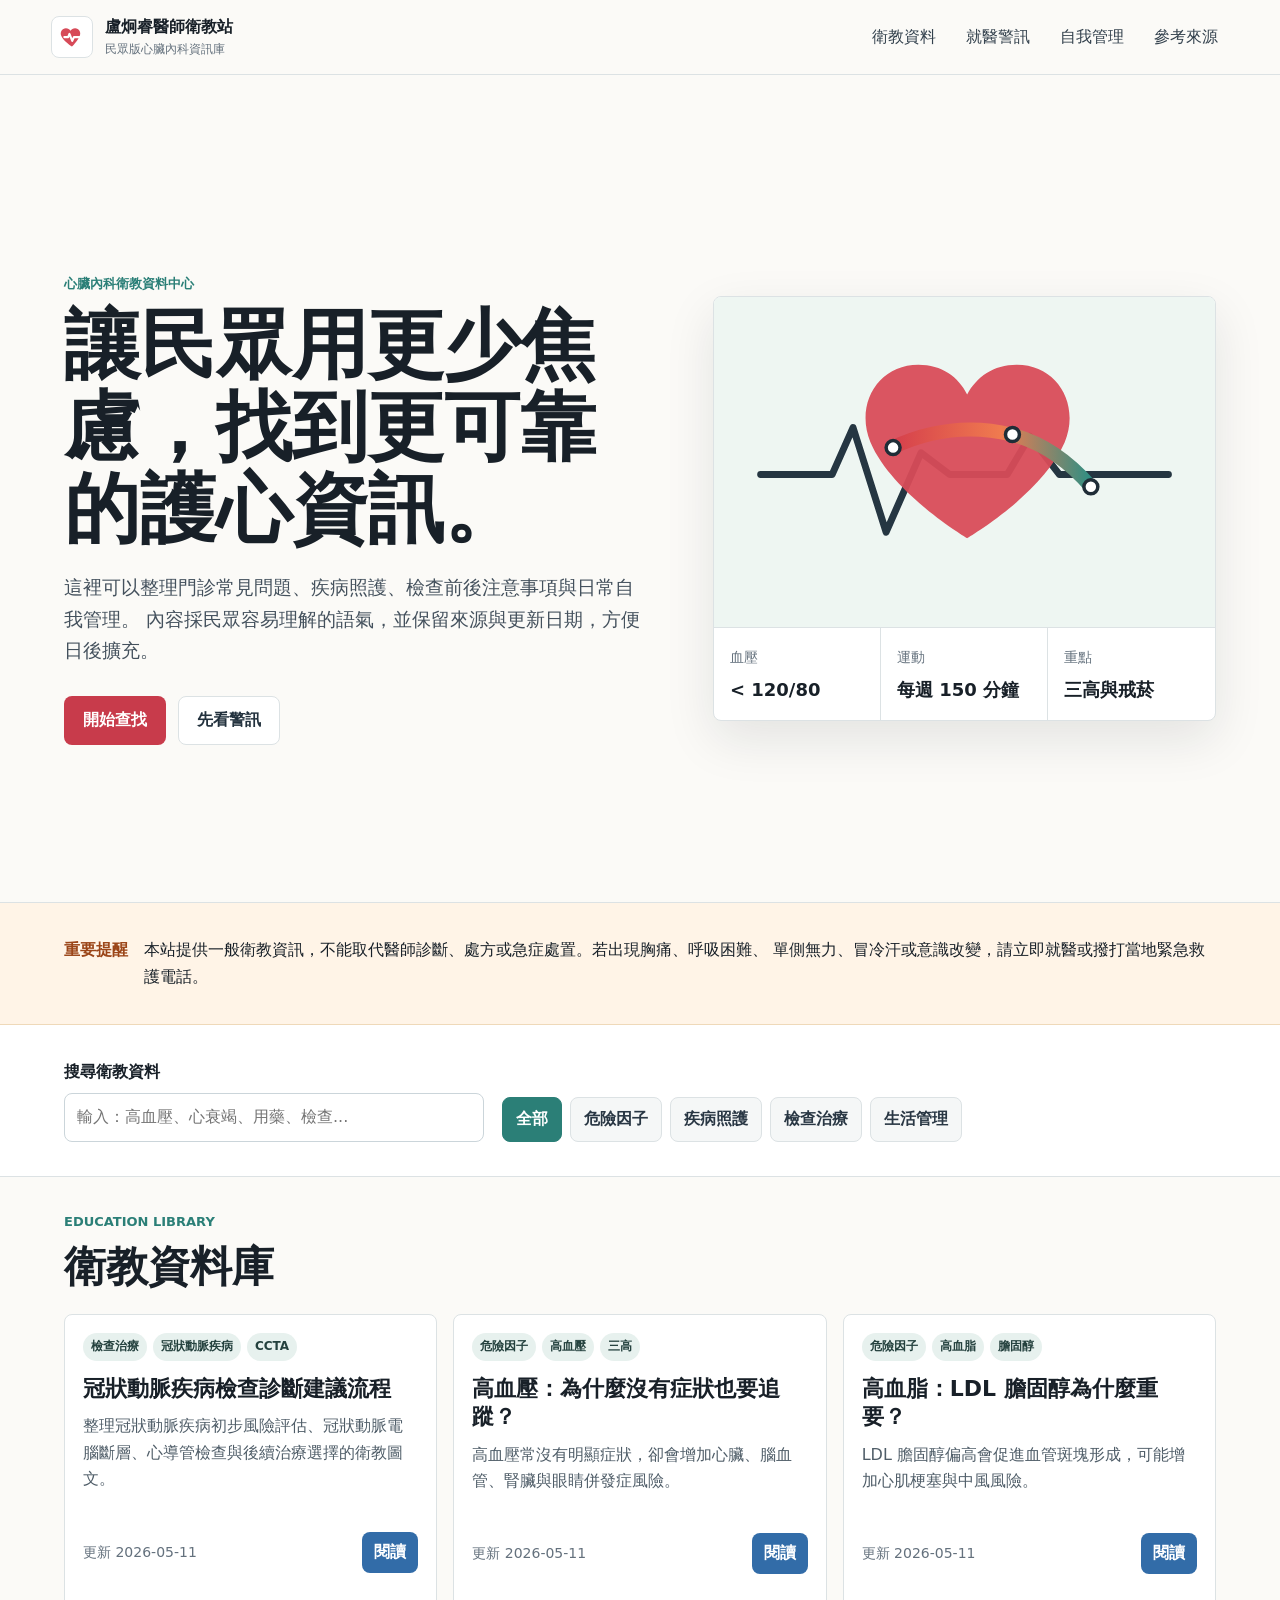
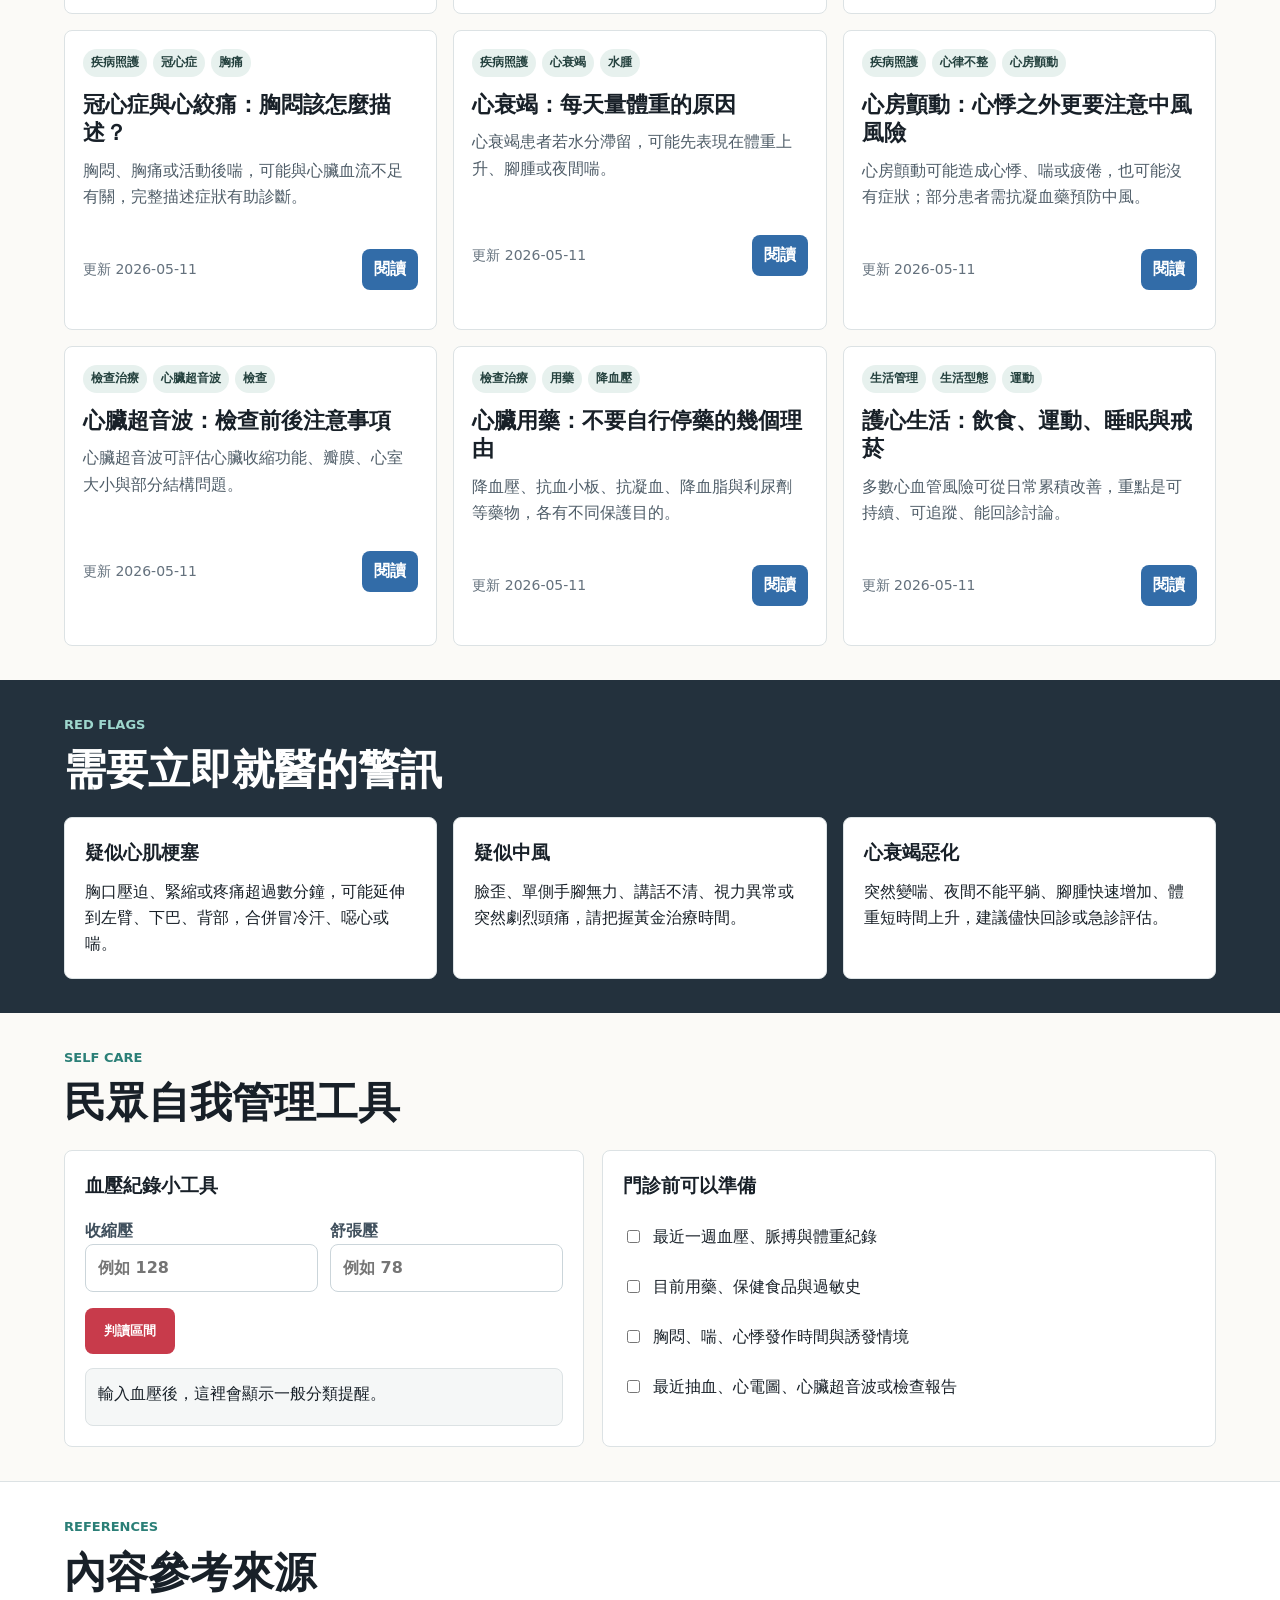
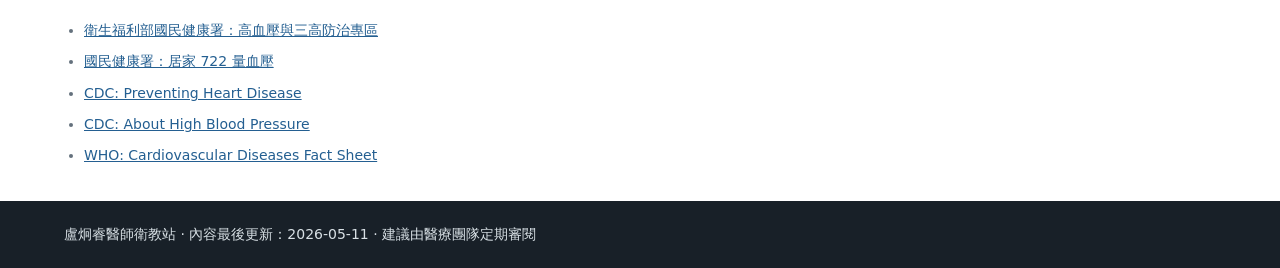
==== index.html @ 083db7b9 "Publish cardiology education site" ====
<!doctype html>
<html lang="zh-Hant">
  <head>
    <meta charset="utf-8">
    <meta name="viewport" content="width=device-width, initial-scale=1">
    <title>盧炯睿醫師衛教站</title>
    <meta
      name="description"
      content="心臟內科衛教資訊網站，提供高血壓、高血脂、冠心症、心衰竭、心律不整、用藥與生活照護資訊。"
    >
    <meta name="theme-color" content="#c83b4b">
    <meta property="og:title" content="盧炯睿醫師衛教站">
    <meta
      property="og:description"
      content="民眾版心臟內科衛教資訊庫，提供疾病照護、檢查治療、三高管理與護心生活資訊。"
    >
    <meta property="og:type" content="website">
    <link rel="stylesheet" href="styles.css">
  </head>
  <body>
    <header class="site-header">
      <a class="brand" href="#top" aria-label="回到首頁">
        <span class="brand-mark" aria-hidden="true">
          <svg viewBox="0 0 32 32" role="img">
            <path d="M16 27s-9.5-5.8-12.2-12.1C1.9 10.5 4.6 6 9.1 6c2.3 0 4.1 1.2 5.2 2.9C15.4 7.2 17.2 6 19.5 6c4.5 0 7.2 4.5 5.3 8.9C22.1 21.2 16 27 16 27Z"/>
            <path d="M7.2 16.1h4.4l1.5-3.7 3.2 8.1 1.9-4.4h6.5"/>
          </svg>
        </span>
        <span>
          <strong>盧炯睿醫師衛教站</strong>
          <small>民眾版心臟內科資訊庫</small>
        </span>
      </a>
      <nav class="top-nav" aria-label="主要導覽">
        <a href="#library">衛教資料</a>
        <a href="#warning">就醫警訊</a>
        <a href="#tools">自我管理</a>
        <a href="#sources">參考來源</a>
      </nav>
    </header>

    <main id="top">
      <section class="intro">
        <div class="intro-copy">
          <p class="eyebrow">心臟內科衛教資料中心</p>
          <h1>讓民眾用更少焦慮，找到更可靠的護心資訊。</h1>
          <p>
            這裡可以整理門診常見問題、疾病照護、檢查前後注意事項與日常自我管理。
            內容採民眾容易理解的語氣，並保留來源與更新日期，方便日後擴充。
          </p>
          <div class="intro-actions">
            <a class="primary-action" href="#library">開始查找</a>
            <a class="secondary-action" href="#warning">先看警訊</a>
          </div>
        </div>
        <div class="heart-panel" aria-label="心血管健康重點圖示">
          <div class="heart-visual" aria-hidden="true">
            <svg viewBox="0 0 520 320">
              <defs>
                <linearGradient id="artery" x1="0" x2="1">
                  <stop offset="0" stop-color="#d53f4c"/>
                  <stop offset="0.55" stop-color="#f07b4f"/>
                  <stop offset="1" stop-color="#2f8f83"/>
                </linearGradient>
              </defs>
              <path class="ecg-line" d="M26 174h82l24-54 38 120 40-91 33 25h66l26-44 34 44h125"/>
              <path class="heart-shape" d="M263 247s-86-51-111-110c-18-44 9-89 55-89 27 0 46 14 56 34 11-20 30-34 57-34 46 0 73 45 55 89-25 59-112 110-112 110Z"/>
              <path class="vessel" d="M177 143c45-21 91-26 137-15 38 10 66 31 91 60"/>
              <circle cx="178" cy="143" r="8"/>
              <circle cx="315" cy="128" r="8"/>
              <circle cx="405" cy="188" r="8"/>
            </svg>
          </div>
          <div class="vitals">
            <div>
              <span>血壓</span>
              <strong>&lt; 120/80</strong>
            </div>
            <div>
              <span>運動</span>
              <strong>每週 150 分鐘</strong>
            </div>
            <div>
              <span>重點</span>
              <strong>三高與戒菸</strong>
            </div>
          </div>
        </div>
      </section>

      <section class="notice" aria-label="醫療提醒">
        <strong>重要提醒</strong>
        <p>
          本站提供一般衛教資訊，不能取代醫師診斷、處方或急症處置。若出現胸痛、呼吸困難、
          單側無力、冒冷汗或意識改變，請立即就醫或撥打當地緊急救護電話。
        </p>
      </section>

      <section class="toolbar" aria-label="搜尋和分類">
        <label class="search-box">
          <span>搜尋衛教資料</span>
          <input id="searchInput" type="search" placeholder="輸入：高血壓、心衰竭、用藥、檢查..." autocomplete="off">
        </label>
        <div class="filters" aria-label="分類篩選">
          <button class="filter is-active" type="button" data-filter="all">全部</button>
          <button class="filter" type="button" data-filter="risk">危險因子</button>
          <button class="filter" type="button" data-filter="disease">疾病照護</button>
          <button class="filter" type="button" data-filter="exam">檢查治療</button>
          <button class="filter" type="button" data-filter="life">生活管理</button>
        </div>
      </section>

      <section id="library" class="content-section">
        <div class="section-heading">
          <p class="eyebrow">Education Library</p>
          <h2>衛教資料庫</h2>
        </div>
        <div id="articleGrid" class="article-grid" aria-live="polite"></div>
        <p id="emptyState" class="empty-state" hidden>找不到符合條件的資料。可以換個關鍵字，或新增一篇衛教文章。</p>
      </section>

      <section id="warning" class="warning-band">
        <div class="section-heading">
          <p class="eyebrow">Red Flags</p>
          <h2>需要立即就醫的警訊</h2>
        </div>
        <div class="warning-grid">
          <article>
            <h3>疑似心肌梗塞</h3>
            <p>胸口壓迫、緊縮或疼痛超過數分鐘，可能延伸到左臂、下巴、背部，合併冒冷汗、噁心或喘。</p>
          </article>
          <article>
            <h3>疑似中風</h3>
            <p>臉歪、單側手腳無力、講話不清、視力異常或突然劇烈頭痛，請把握黃金治療時間。</p>
          </article>
          <article>
            <h3>心衰竭惡化</h3>
            <p>突然變喘、夜間不能平躺、腳腫快速增加、體重短時間上升，建議儘快回診或急診評估。</p>
          </article>
        </div>
      </section>

      <section id="tools" class="content-section">
        <div class="section-heading">
          <p class="eyebrow">Self Care</p>
          <h2>民眾自我管理工具</h2>
        </div>
        <div class="tools-layout">
          <form class="bp-card" id="bpForm">
            <h3>血壓紀錄小工具</h3>
            <div class="bp-inputs">
              <label>
                收縮壓
                <input id="systolic" type="number" inputmode="numeric" min="60" max="260" placeholder="例如 128">
              </label>
              <label>
                舒張壓
                <input id="diastolic" type="number" inputmode="numeric" min="30" max="160" placeholder="例如 78">
              </label>
            </div>
            <button type="submit">判讀區間</button>
            <output id="bpResult">輸入血壓後，這裡會顯示一般分類提醒。</output>
          </form>
          <div class="checklist">
            <h3>門診前可以準備</h3>
            <label><input type="checkbox"> 最近一週血壓、脈搏與體重紀錄</label>
            <label><input type="checkbox"> 目前用藥、保健食品與過敏史</label>
            <label><input type="checkbox"> 胸悶、喘、心悸發作時間與誘發情境</label>
            <label><input type="checkbox"> 最近抽血、心電圖、心臟超音波或檢查報告</label>
          </div>
        </div>
      </section>

      <section id="sources" class="sources">
        <div class="section-heading">
          <p class="eyebrow">References</p>
          <h2>內容參考來源</h2>
        </div>
        <ul>
          <li><a href="https://www.hpa.gov.tw/Pages/List.aspx?nodeid=1463" target="_blank" rel="noreferrer">衛生福利部國民健康署：高血壓與三高防治專區</a></li>
          <li><a href="https://www.hpa.gov.tw/Pages/Detail.aspx?nodeid=4878&pid=18903" target="_blank" rel="noreferrer">國民健康署：居家 722 量血壓</a></li>
          <li><a href="https://www.cdc.gov/heart-disease/prevention/index.html" target="_blank" rel="noreferrer">CDC: Preventing Heart Disease</a></li>
          <li><a href="https://www.cdc.gov/high-blood-pressure/about/index.html" target="_blank" rel="noreferrer">CDC: About High Blood Pressure</a></li>
          <li><a href="https://www.who.int/westernpacific/newsroom/fact-sheets/detail/cardiovascular-diseases-%28cvds%29" target="_blank" rel="noreferrer">WHO: Cardiovascular Diseases Fact Sheet</a></li>
        </ul>
      </section>
    </main>

    <dialog id="articleDialog">
      <button class="close-dialog" type="button" aria-label="關閉">×</button>
      <article id="articleDetail"></article>
    </dialog>

    <footer>
      <p>盧炯睿醫師衛教站 · 內容最後更新：2026-05-11 · 建議由醫療團隊定期審閱</p>
    </footer>

    <script src="app.js"></script>
  </body>
</html>
---- styles.css ----
:root {
  color-scheme: light;
  --ink: #182028;
  --muted: #64717d;
  --paper: #fbfaf7;
  --panel: #ffffff;
  --line: #dce2e4;
  --red: #c83b4b;
  --coral: #e76f51;
  --teal: #2b7f77;
  --blue: #326ca8;
  --green: #3e8f63;
  --shadow: 0 18px 50px rgba(24, 32, 40, 0.1);
  font-family: "Noto Sans TC", "PingFang TC", "Microsoft JhengHei", system-ui, sans-serif;
}

* {
  box-sizing: border-box;
}

html {
  scroll-behavior: smooth;
}

body {
  margin: 0;
  background: var(--paper);
  color: var(--ink);
  font-size: 16px;
  line-height: 1.65;
}

a {
  color: inherit;
}

.site-header {
  position: sticky;
  top: 0;
  z-index: 10;
  display: flex;
  align-items: center;
  justify-content: space-between;
  gap: 24px;
  padding: 14px clamp(18px, 4vw, 56px);
  background: rgba(251, 250, 247, 0.94);
  border-bottom: 1px solid var(--line);
  backdrop-filter: blur(16px);
}

.brand {
  display: flex;
  align-items: center;
  gap: 12px;
  min-width: 220px;
  text-decoration: none;
}

.brand-mark {
  display: grid;
  width: 42px;
  height: 42px;
  place-items: center;
  border-radius: 8px;
  background: #ffffff;
  border: 1px solid var(--line);
}

.brand-mark svg {
  width: 28px;
  height: 28px;
  fill: #d74a58;
}

.brand-mark path + path {
  fill: none;
  stroke: #ffffff;
  stroke-width: 2.4;
  stroke-linecap: round;
  stroke-linejoin: round;
}

.brand strong,
.brand small {
  display: block;
}

.brand small {
  color: var(--muted);
  font-size: 12px;
}

.top-nav {
  display: flex;
  flex-wrap: wrap;
  justify-content: flex-end;
  gap: 8px;
}

.top-nav a {
  min-height: 36px;
  padding: 7px 11px;
  color: #33414d;
  text-decoration: none;
  border-radius: 8px;
}

.top-nav a:hover,
.top-nav a:focus-visible {
  background: #eef4f3;
  outline: none;
}

main {
  overflow: hidden;
}

.intro {
  display: grid;
  grid-template-columns: minmax(0, 1fr) minmax(320px, 0.86fr);
  align-items: center;
  gap: clamp(28px, 5vw, 72px);
  min-height: calc(100vh - 72px);
  padding: clamp(34px, 7vw, 82px) clamp(18px, 5vw, 72px) 42px;
  border-bottom: 1px solid var(--line);
}

.intro-copy {
  max-width: 760px;
}

.eyebrow {
  margin: 0 0 10px;
  color: var(--teal);
  font-size: 13px;
  font-weight: 800;
  letter-spacing: 0;
  text-transform: uppercase;
}

h1,
h2,
h3,
p {
  overflow-wrap: anywhere;
}

h1 {
  margin: 0;
  font-size: clamp(42px, 8vw, 76px);
  line-height: 1.08;
  letter-spacing: 0;
}

.intro-copy > p:not(.eyebrow) {
  max-width: 650px;
  margin: 22px 0 0;
  color: #44515d;
  font-size: 19px;
}

.intro-actions {
  display: flex;
  flex-wrap: wrap;
  gap: 12px;
  margin-top: 30px;
}

.primary-action,
.secondary-action,
.bp-card button {
  display: inline-flex;
  align-items: center;
  justify-content: center;
  min-height: 46px;
  padding: 10px 18px;
  border: 1px solid transparent;
  border-radius: 8px;
  font-weight: 800;
  text-decoration: none;
  cursor: pointer;
}

.primary-action,
.bp-card button {
  background: var(--red);
  color: #ffffff;
}

.secondary-action {
  background: #ffffff;
  border-color: var(--line);
  color: #22313d;
}

.heart-panel {
  background: #ffffff;
  border: 1px solid var(--line);
  border-radius: 8px;
  box-shadow: var(--shadow);
  overflow: hidden;
}

.heart-visual {
  display: grid;
  min-height: 330px;
  place-items: center;
  padding: 24px;
  background: #eef6f2;
}

.heart-visual svg {
  width: min(100%, 520px);
  height: auto;
}

.heart-shape {
  fill: #d94c59;
  opacity: 0.94;
}

.ecg-line {
  fill: none;
  stroke: #253642;
  stroke-width: 8;
  stroke-linecap: round;
  stroke-linejoin: round;
}

.vessel {
  fill: none;
  stroke: url(#artery);
  stroke-width: 16;
  stroke-linecap: round;
}

.heart-visual circle {
  fill: #ffffff;
  stroke: #1f2d37;
  stroke-width: 4;
}

.vitals {
  display: grid;
  grid-template-columns: repeat(3, 1fr);
  border-top: 1px solid var(--line);
}

.vitals div {
  min-width: 0;
  padding: 16px;
  border-right: 1px solid var(--line);
}

.vitals div:last-child {
  border-right: 0;
}

.vitals span,
.card-meta,
.sources li,
footer {
  color: var(--muted);
  font-size: 14px;
}

.vitals strong {
  display: block;
  margin-top: 4px;
  font-size: 18px;
}

.notice,
.toolbar,
.content-section,
.warning-band,
.sources {
  padding: 34px clamp(18px, 5vw, 72px);
}

.notice {
  display: flex;
  gap: 16px;
  align-items: flex-start;
  background: #fff4e7;
  border-bottom: 1px solid #efd9b9;
}

.notice strong {
  flex: 0 0 auto;
  color: #9b4518;
}

.notice p {
  max-width: 1120px;
  margin: 0;
}

.toolbar {
  display: grid;
  grid-template-columns: minmax(240px, 420px) 1fr;
  gap: 18px;
  align-items: end;
  background: #ffffff;
  border-bottom: 1px solid var(--line);
}

.search-box span {
  display: block;
  margin-bottom: 8px;
  font-weight: 800;
}

input[type="search"],
input[type="number"] {
  width: 100%;
  min-height: 46px;
  padding: 10px 12px;
  color: var(--ink);
  background: #ffffff;
  border: 1px solid #cbd5da;
  border-radius: 8px;
  font: inherit;
}

.filters {
  display: flex;
  flex-wrap: wrap;
  gap: 8px;
}

.filter {
  min-height: 40px;
  padding: 8px 13px;
  color: #293744;
  background: #f5f7f7;
  border: 1px solid var(--line);
  border-radius: 8px;
  font: inherit;
  font-weight: 800;
  cursor: pointer;
}

.filter.is-active {
  color: #ffffff;
  background: var(--teal);
  border-color: var(--teal);
}

.section-heading {
  max-width: 920px;
  margin-bottom: 22px;
}

h2 {
  margin: 0;
  font-size: clamp(28px, 4vw, 42px);
  line-height: 1.18;
}

.article-grid {
  display: grid;
  grid-template-columns: repeat(3, minmax(0, 1fr));
  gap: 16px;
}

.article-card,
.warning-grid article,
.bp-card,
.checklist {
  background: var(--panel);
  border: 1px solid var(--line);
  border-radius: 8px;
}

.article-card {
  display: grid;
  grid-template-rows: auto 1fr auto;
  min-height: 300px;
  padding: 18px;
}

.tag-row {
  display: flex;
  flex-wrap: wrap;
  gap: 6px;
  margin-bottom: 14px;
}

.tag {
  padding: 4px 8px;
  color: #24413e;
  background: #e7f1ee;
  border-radius: 999px;
  font-size: 12px;
  font-weight: 800;
}

.article-card h3 {
  margin: 0 0 10px;
  font-size: 22px;
  line-height: 1.3;
}

.article-card p {
  margin: 0;
  color: #4f5d68;
}

.card-footer {
  display: flex;
  align-items: center;
  justify-content: space-between;
  gap: 12px;
  margin-top: 18px;
}

.open-article {
  min-height: 38px;
  padding: 7px 12px;
  color: #ffffff;
  background: var(--blue);
  border: 0;
  border-radius: 8px;
  font: inherit;
  font-weight: 800;
  cursor: pointer;
}

.empty-state {
  padding: 22px;
  background: #ffffff;
  border: 1px dashed #b8c4ca;
  border-radius: 8px;
}

.warning-band {
  background: #23313d;
  color: #ffffff;
}

.warning-band .eyebrow {
  color: #9ed7ce;
}

.warning-grid {
  display: grid;
  grid-template-columns: repeat(3, minmax(0, 1fr));
  gap: 16px;
}

.warning-grid article {
  padding: 20px;
  color: var(--ink);
}

.warning-grid h3,
.tools-layout h3 {
  margin: 0 0 10px;
}

.warning-grid p,
.sources ul {
  margin: 0;
}

.tools-layout {
  display: grid;
  grid-template-columns: minmax(280px, 520px) 1fr;
  gap: 18px;
}

.bp-card,
.checklist {
  padding: 20px;
}

.bp-inputs {
  display: grid;
  grid-template-columns: 1fr 1fr;
  gap: 12px;
  margin: 16px 0;
}

.bp-inputs label {
  color: #40505d;
  font-weight: 800;
}

.bp-card output {
  display: block;
  min-height: 58px;
  margin-top: 14px;
  padding: 12px;
  background: #f5f7f7;
  border: 1px solid var(--line);
  border-radius: 8px;
}

.checklist {
  display: grid;
  align-content: start;
  gap: 12px;
}

.checklist label {
  display: flex;
  gap: 10px;
  align-items: flex-start;
  min-height: 38px;
}

.checklist input {
  margin-top: 6px;
  accent-color: var(--teal);
}

.sources {
  background: #ffffff;
  border-top: 1px solid var(--line);
}

.sources ul {
  display: grid;
  gap: 8px;
  padding-left: 20px;
}

.sources a {
  color: #245f91;
}

dialog {
  width: min(1120px, calc(100% - 28px));
  max-height: min(820px, calc(100% - 28px));
  padding: 0;
  border: 1px solid var(--line);
  border-radius: 8px;
  box-shadow: var(--shadow);
}

dialog::backdrop {
  background: rgba(17, 24, 31, 0.55);
}

.close-dialog {
  position: sticky;
  top: 0;
  float: right;
  width: 42px;
  height: 42px;
  margin: 10px;
  color: #ffffff;
  background: #253642;
  border: 0;
  border-radius: 8px;
  font-size: 28px;
  line-height: 1;
  cursor: pointer;
}

#articleDetail {
  padding: 28px;
}

#articleDetail h2 {
  padding-right: 46px;
}

#articleDetail ul {
  padding-left: 22px;
}

.article-images {
  display: grid;
  gap: 14px;
  margin: 18px 0 22px;
}

.article-images figure {
  margin: 0;
  overflow: hidden;
  background: #ffffff;
  border: 1px solid var(--line);
  border-radius: 8px;
}

.article-images img {
  display: block;
  width: 100%;
  height: auto;
}

.article-images figcaption {
  padding: 9px 12px;
  color: var(--muted);
  font-size: 14px;
}

footer {
  padding: 22px clamp(18px, 5vw, 72px);
  background: #182028;
  color: #d8e0e5;
}

footer p {
  margin: 0;
}

@media (max-width: 980px) {
  .site-header,
  .toolbar,
  .intro,
  .tools-layout {
    grid-template-columns: 1fr;
  }

  .site-header {
    position: static;
    display: grid;
  }

  .top-nav {
    justify-content: flex-start;
  }

  .intro {
    min-height: auto;
  }

  .article-grid,
  .warning-grid {
    grid-template-columns: repeat(2, minmax(0, 1fr));
  }
}

@media (max-width: 640px) {
  body {
    font-size: 15px;
  }

  .brand {
    min-width: 0;
  }

  .top-nav a {
    padding-inline: 9px;
  }

  h1 {
    font-size: 38px;
  }

  .heart-visual {
    min-height: 230px;
    padding: 14px;
  }

  .vitals,
  .article-grid,
  .warning-grid,
  .bp-inputs {
    grid-template-columns: 1fr;
  }

  .vitals div {
    border-right: 0;
    border-bottom: 1px solid var(--line);
  }

  .vitals div:last-child {
    border-bottom: 0;
  }

  .notice {
    display: block;
  }

  .notice strong {
    display: block;
    margin-bottom: 6px;
  }

  .article-card {
    min-height: auto;
  }
}
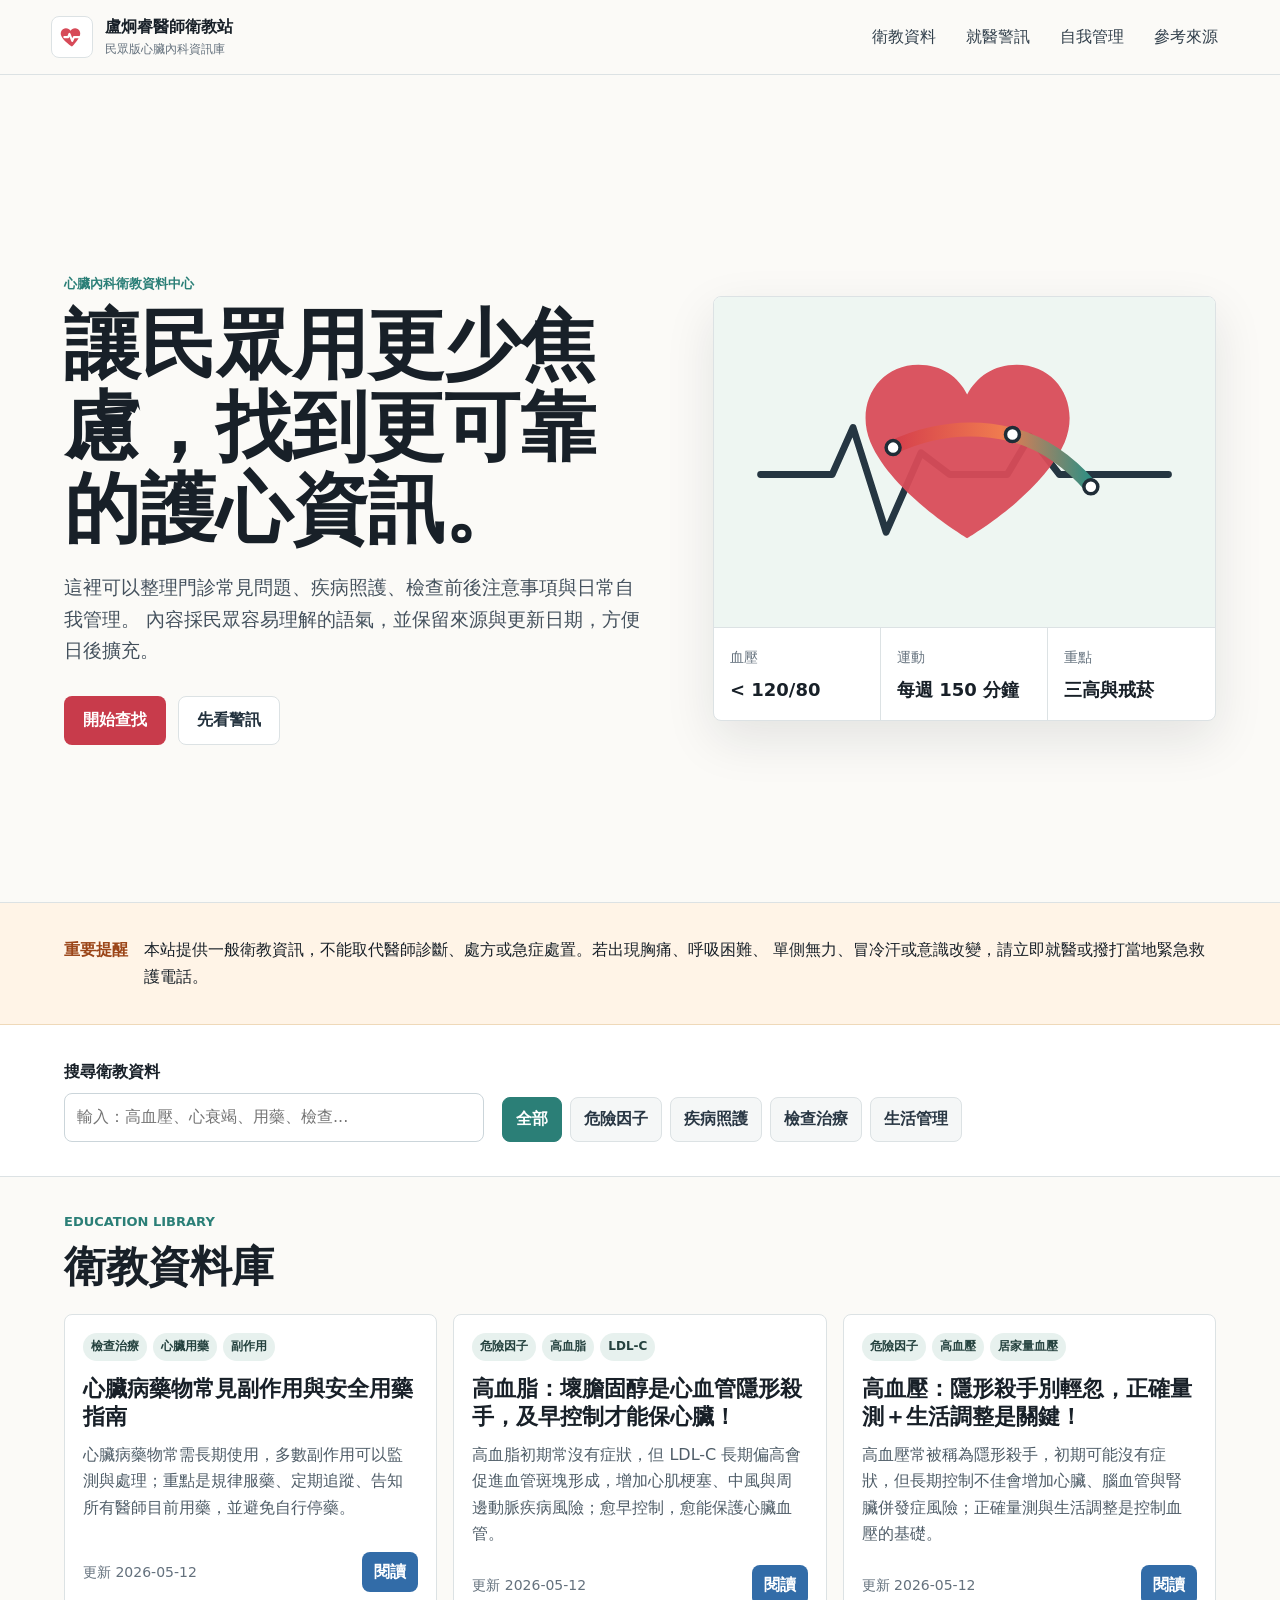
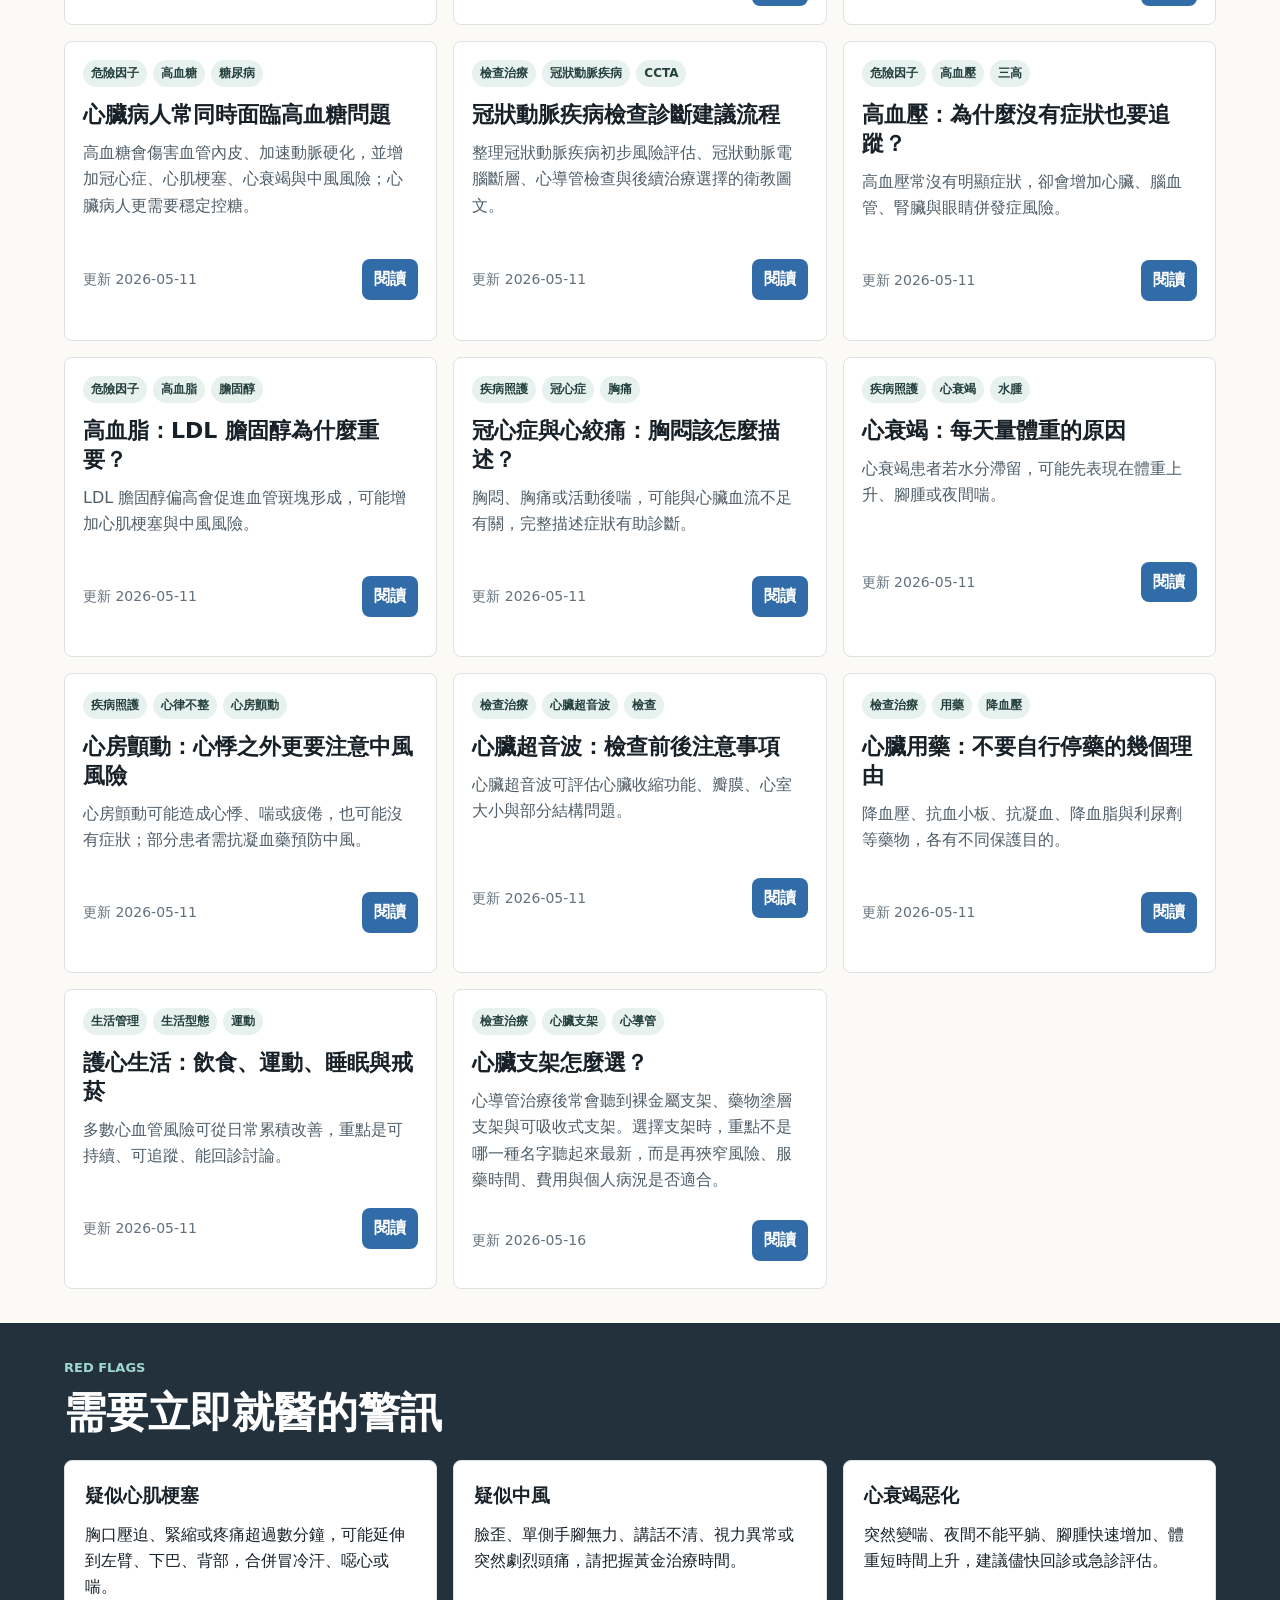
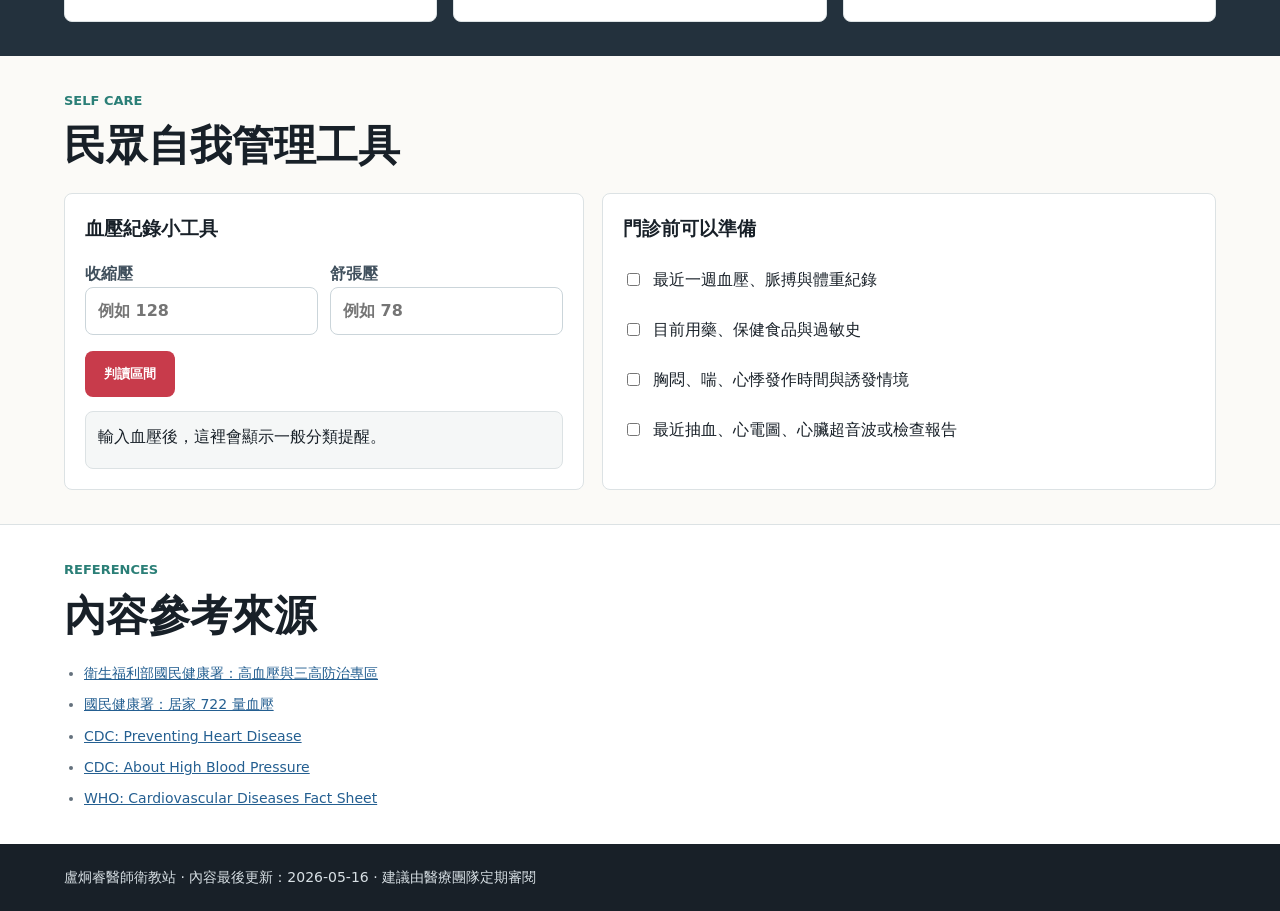
==== commit 61927afa: "Add heart stent selection article" ====
--- a/index.html
+++ b/index.html
@@ -192,7 +192,7 @@
     </dialog>
 
     <footer>
-      <p>盧炯睿醫師衛教站 · 內容最後更新：2026-05-11 · 建議由醫療團隊定期審閱</p>
+      <p>盧炯睿醫師衛教站 · 內容最後更新：2026-05-16 · 建議由醫療團隊定期審閱</p>
     </footer>
 
     <script src="app.js"></script>
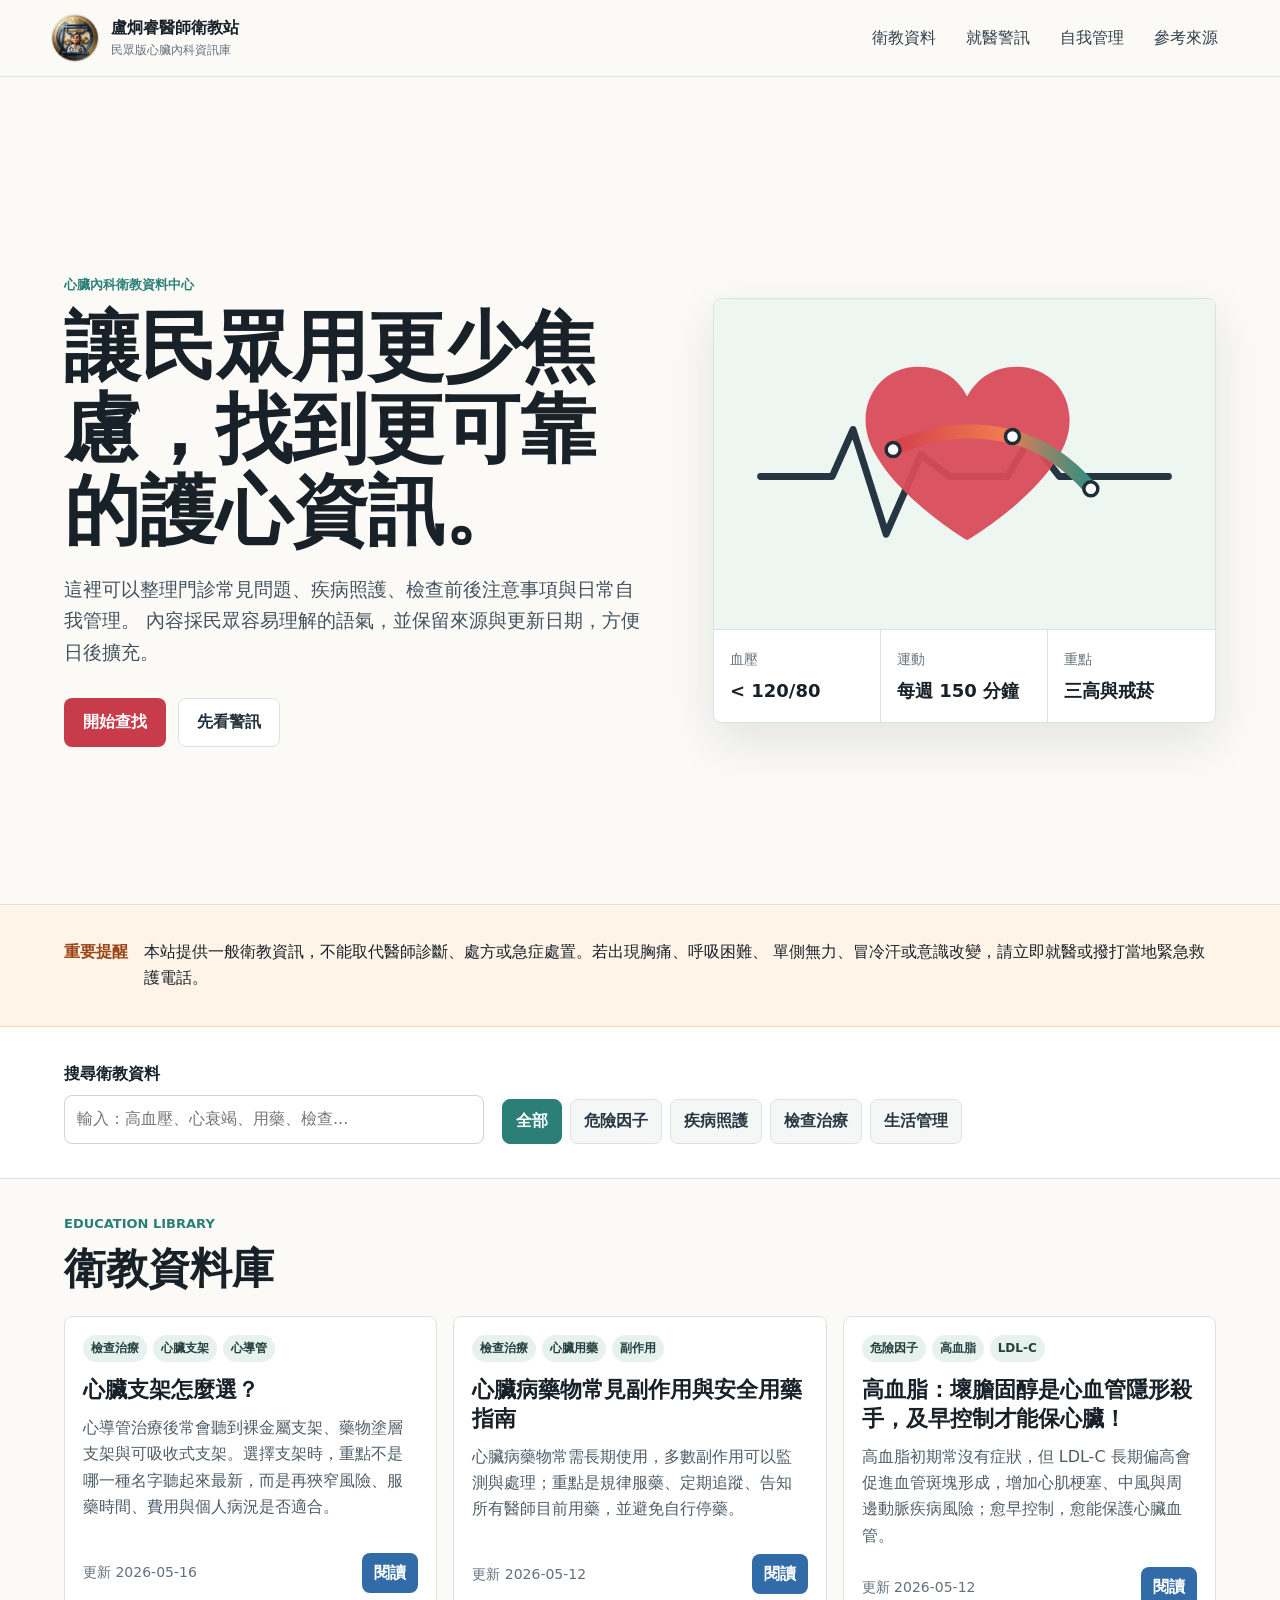
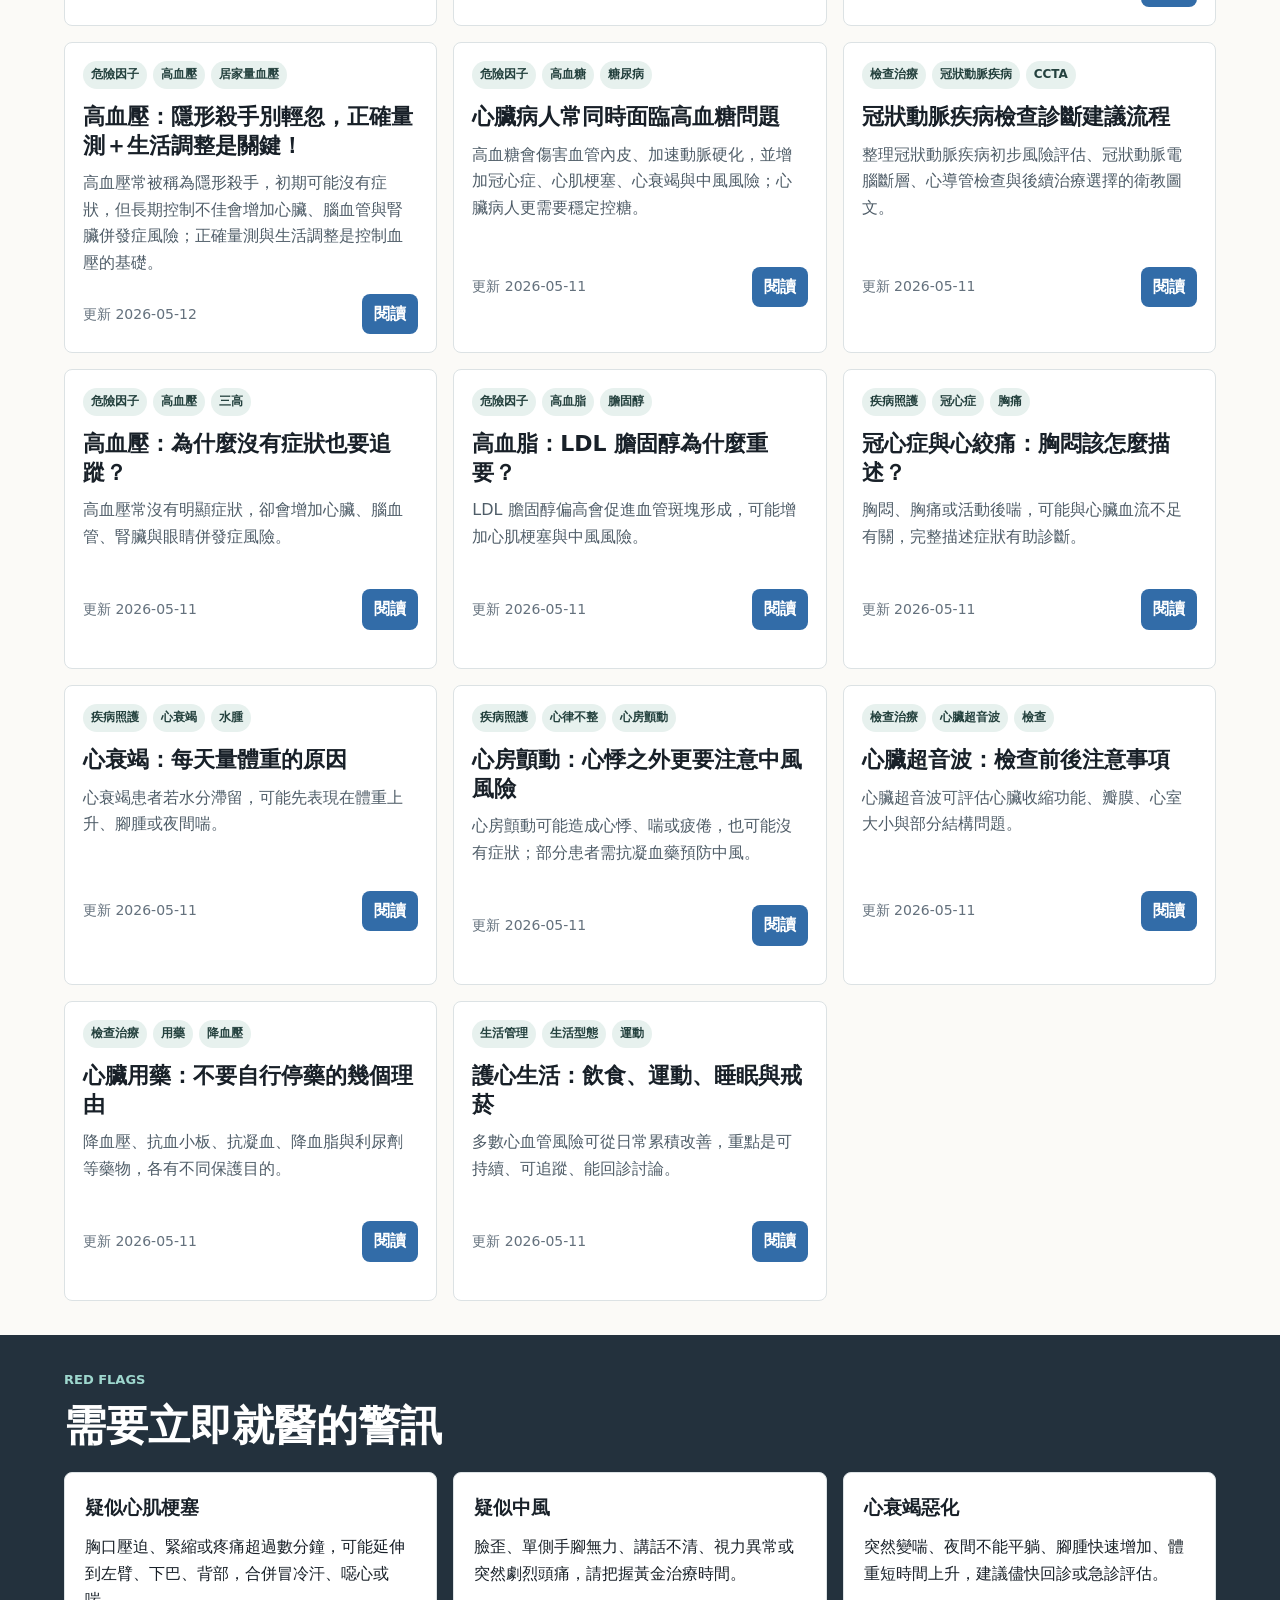
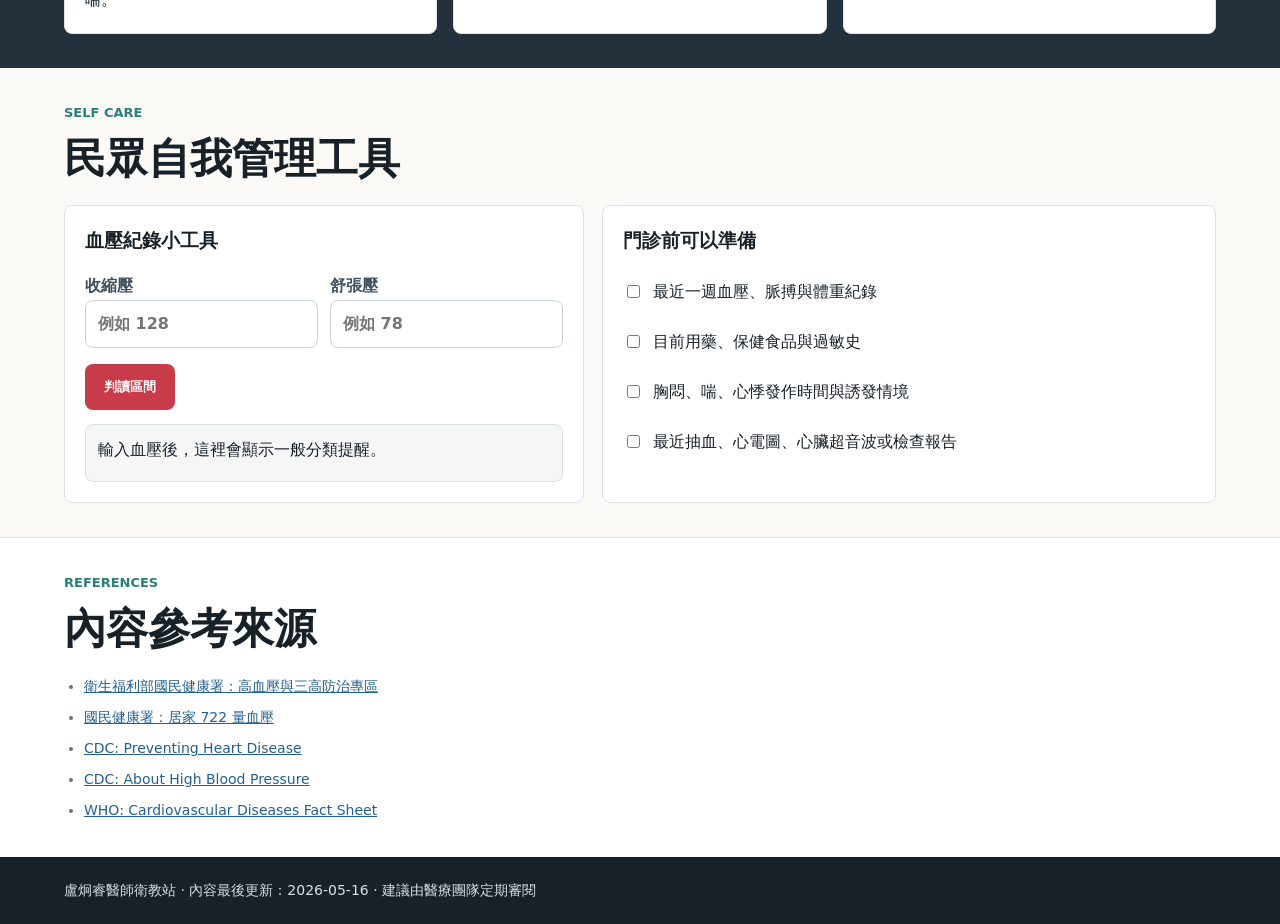
==== commit 222e537b: "Update site brand image" ====
--- a/index.html
+++ b/index.html
@@ -21,10 +21,7 @@
     <header class="site-header">
       <a class="brand" href="#top" aria-label="回到首頁">
         <span class="brand-mark" aria-hidden="true">
-          <svg viewBox="0 0 32 32" role="img">
-            <path d="M16 27s-9.5-5.8-12.2-12.1C1.9 10.5 4.6 6 9.1 6c2.3 0 4.1 1.2 5.2 2.9C15.4 7.2 17.2 6 19.5 6c4.5 0 7.2 4.5 5.3 8.9C22.1 21.2 16 27 16 27Z"/>
-            <path d="M7.2 16.1h4.4l1.5-3.7 3.2 8.1 1.9-4.4h6.5"/>
-          </svg>
+          <img src="assets/brand-cardiologist.png" alt="">
         </span>
         <span>
           <strong>盧炯睿醫師衛教站</strong>
--- a/styles.css
+++ b/styles.css
@@ -58,26 +58,19 @@
 
 .brand-mark {
   display: grid;
-  width: 42px;
-  height: 42px;
+  width: 48px;
+  height: 48px;
   place-items: center;
-  border-radius: 8px;
+  overflow: hidden;
+  border-radius: 50%;
   background: #ffffff;
   border: 1px solid var(--line);
 }
 
-.brand-mark svg {
-  width: 28px;
-  height: 28px;
-  fill: #d74a58;
-}
-
-.brand-mark path + path {
-  fill: none;
-  stroke: #ffffff;
-  stroke-width: 2.4;
-  stroke-linecap: round;
-  stroke-linejoin: round;
+.brand-mark img {
+  width: 100%;
+  height: 100%;
+  object-fit: cover;
 }
 
 .brand strong,
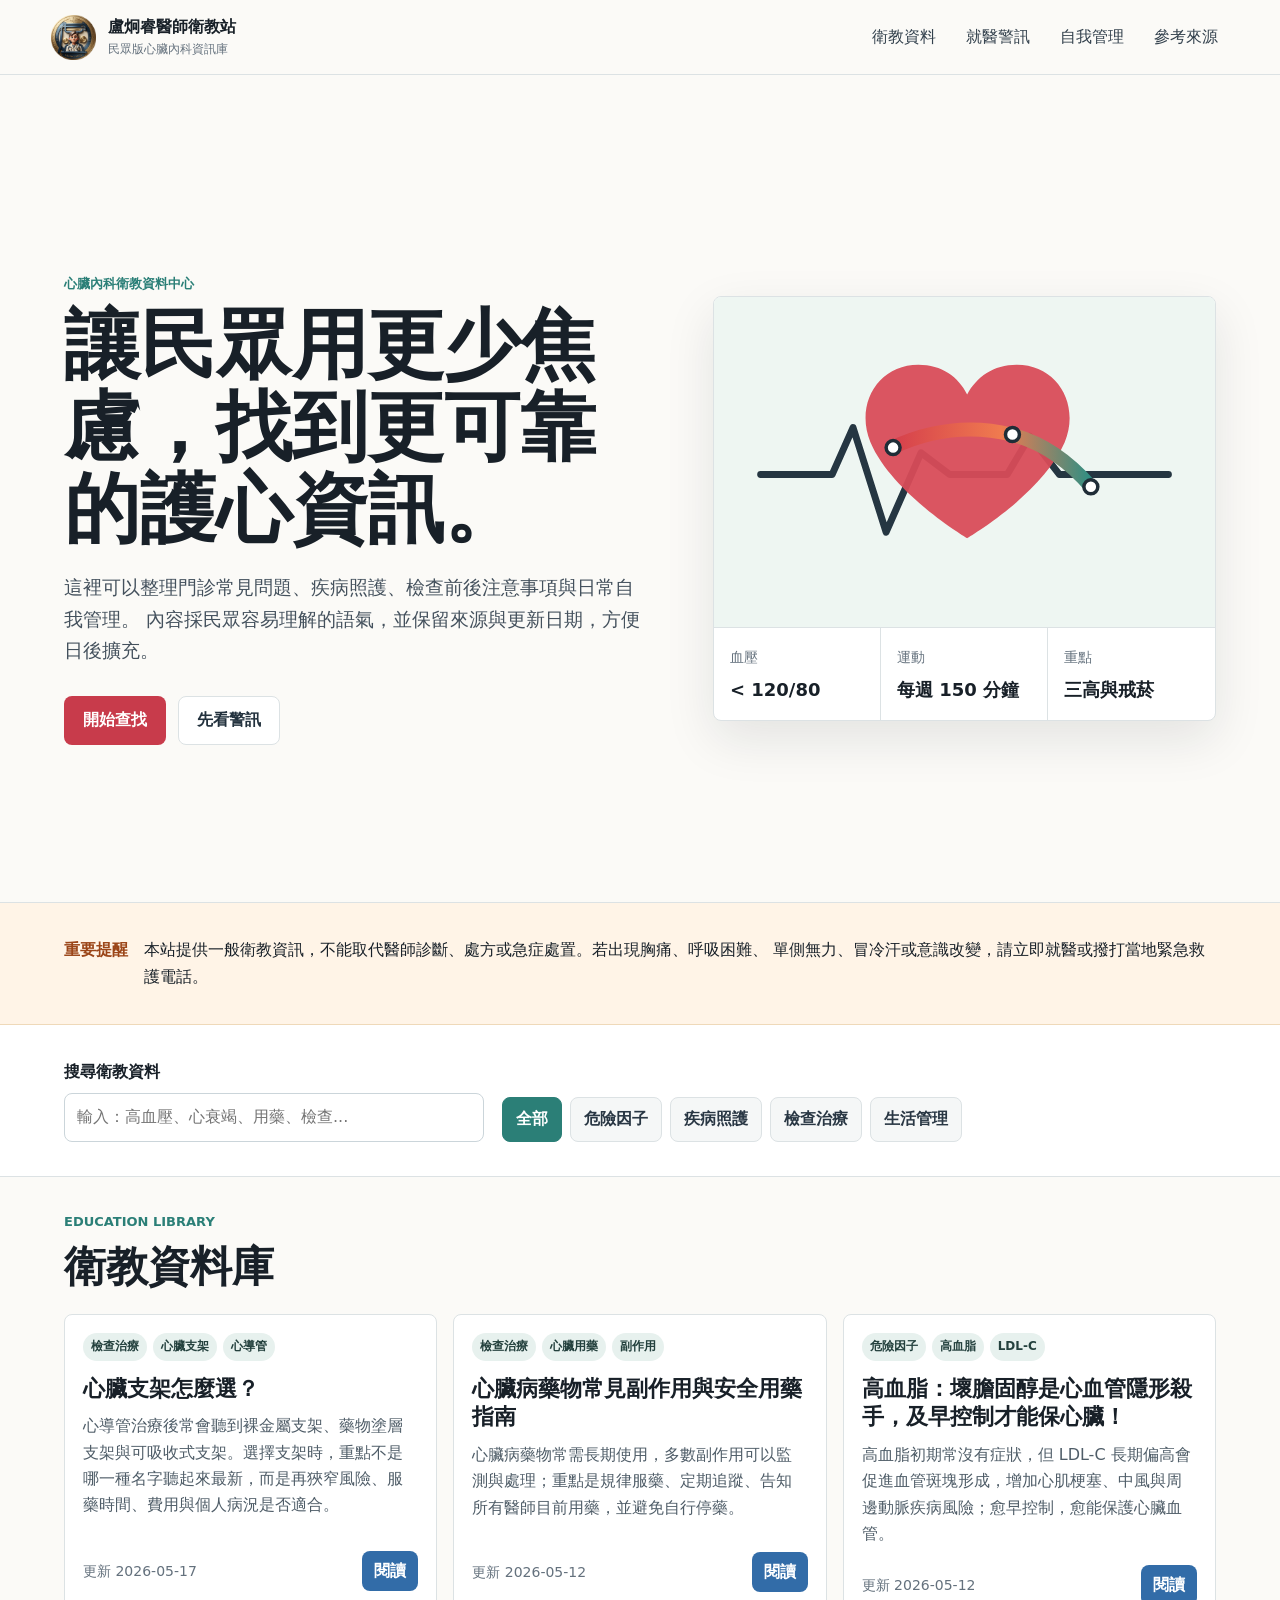
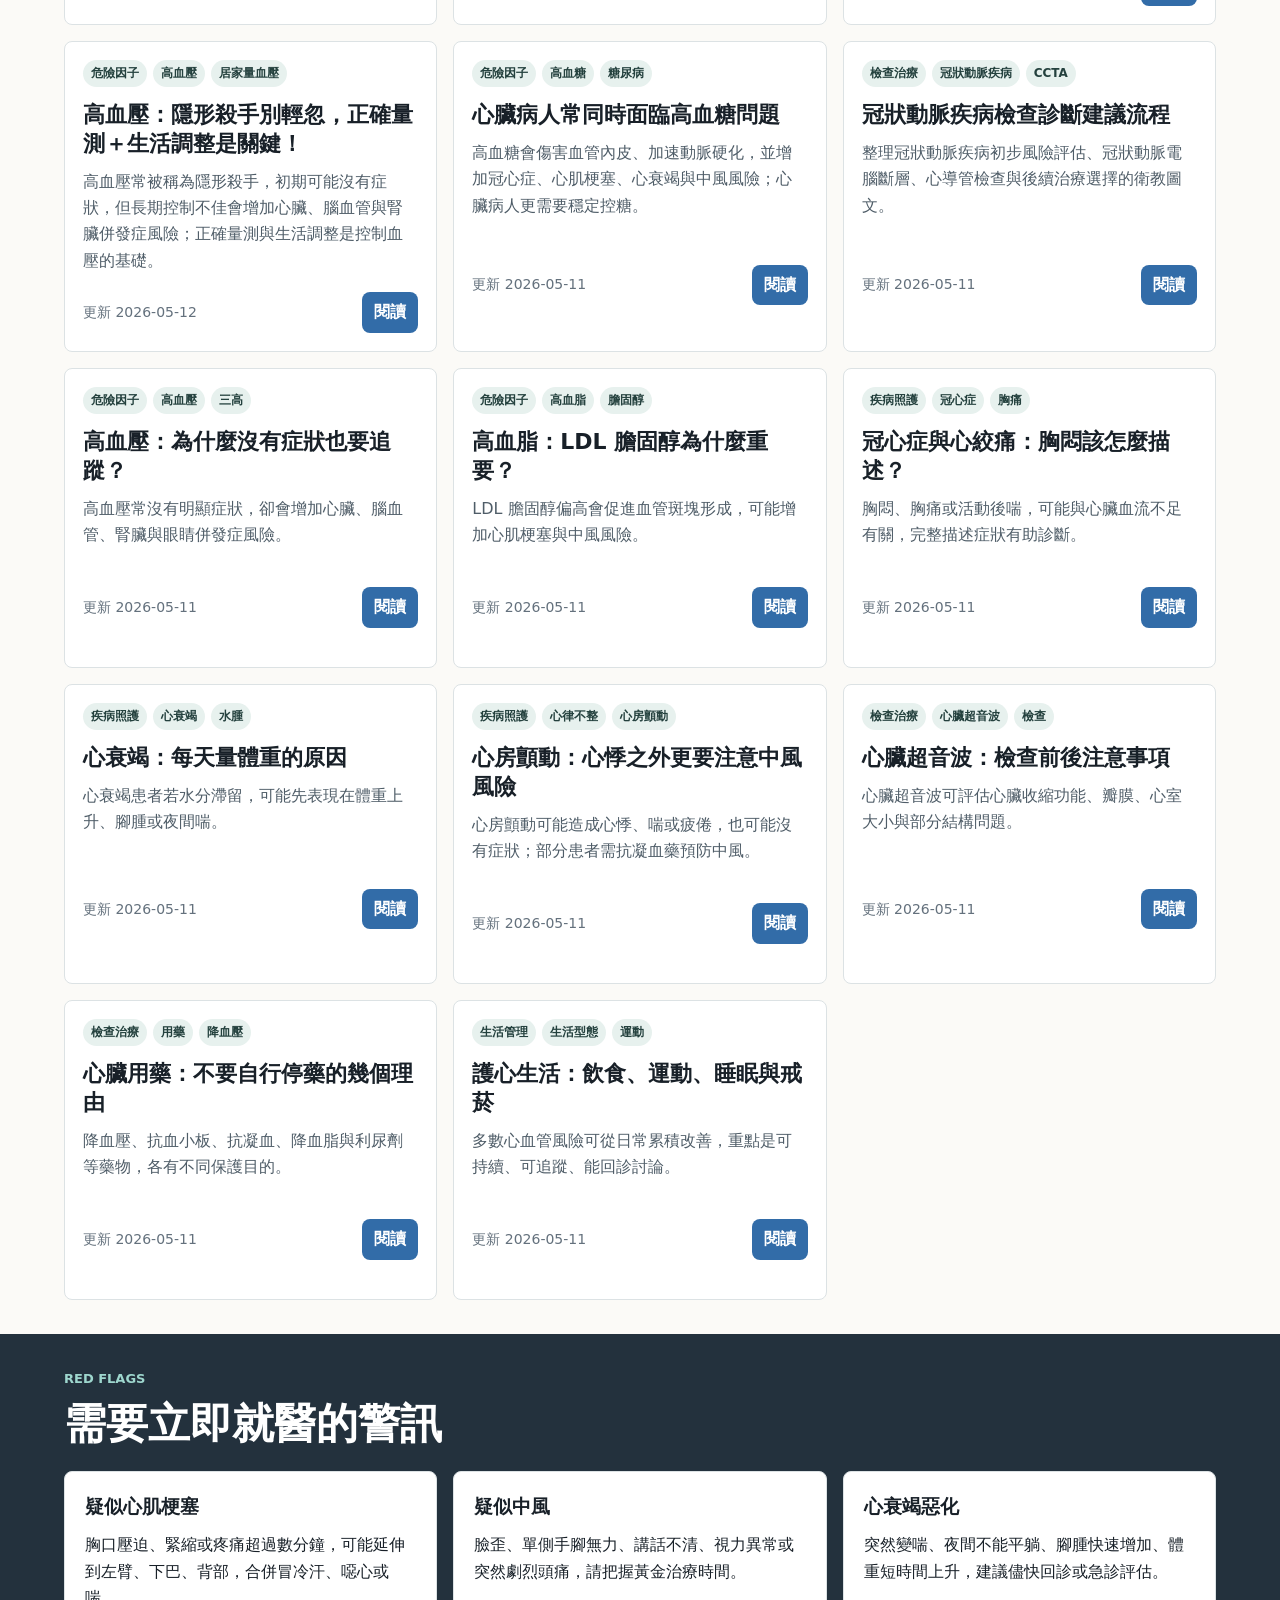
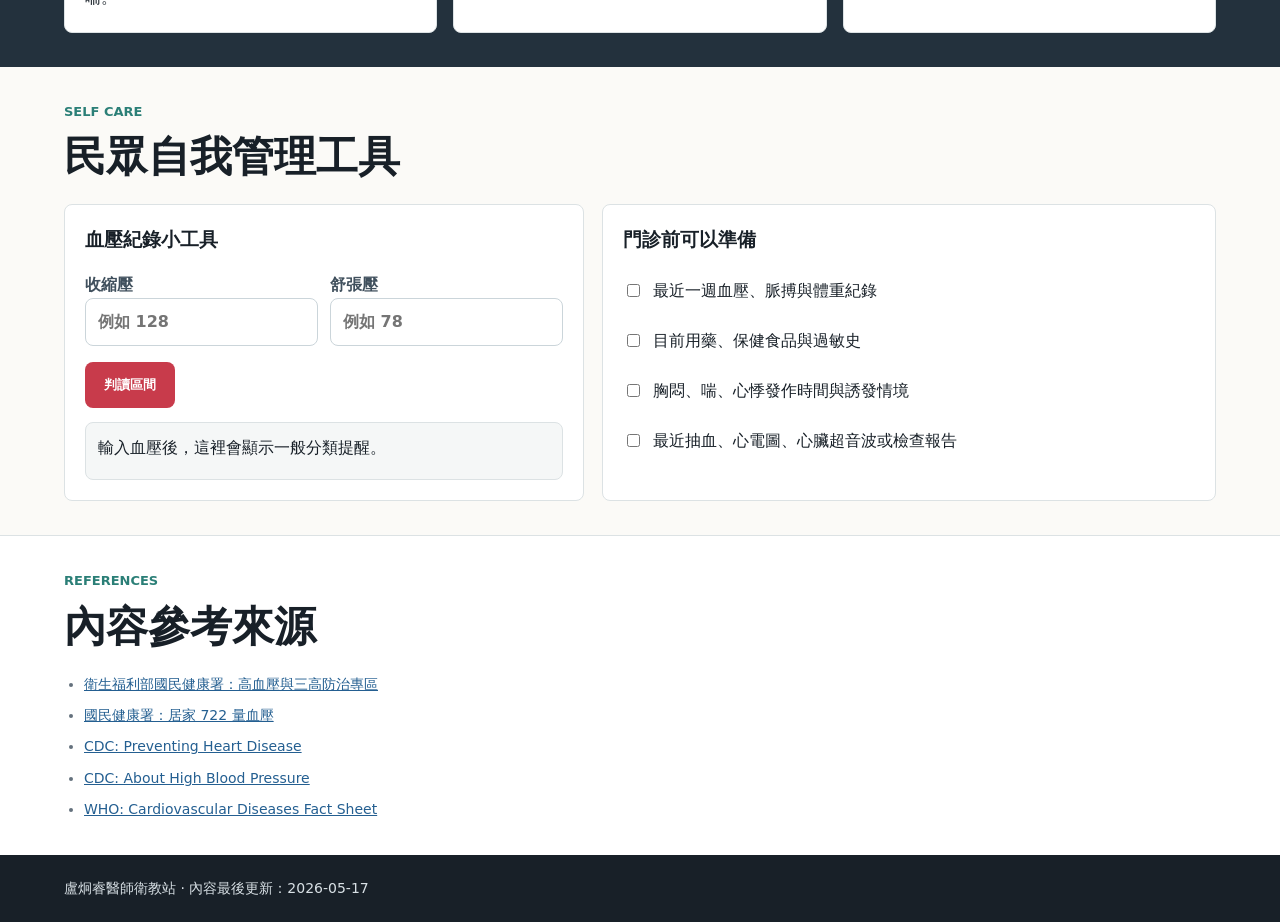
==== commit d3c1746b: "Update footer review text" ====
--- a/index.html
+++ b/index.html
@@ -189,7 +189,7 @@
     </dialog>
 
     <footer>
-      <p>盧炯睿醫師衛教站 · 內容最後更新：2026-05-16 · 建議由醫療團隊定期審閱</p>
+      <p>盧炯睿醫師衛教站 · 內容最後更新：<span id="footerUpdatedDate">2026-05-17</span></p>
     </footer>
 
     <script src="app.js"></script>
--- a/styles.css
+++ b/styles.css
@@ -58,19 +58,20 @@
 
 .brand-mark {
   display: grid;
-  width: 48px;
-  height: 48px;
+  width: 45px;
+  height: 45px;
   place-items: center;
   overflow: hidden;
-  border-radius: 50%;
-  background: #ffffff;
-  border: 1px solid var(--line);
+  border-radius: 0;
+  background: transparent;
+  border: 0;
 }
 
 .brand-mark img {
-  width: 100%;
-  height: 100%;
+  width: 45px;
+  height: 45px;
   object-fit: cover;
+  border-radius: 0;
 }
 
 .brand strong,
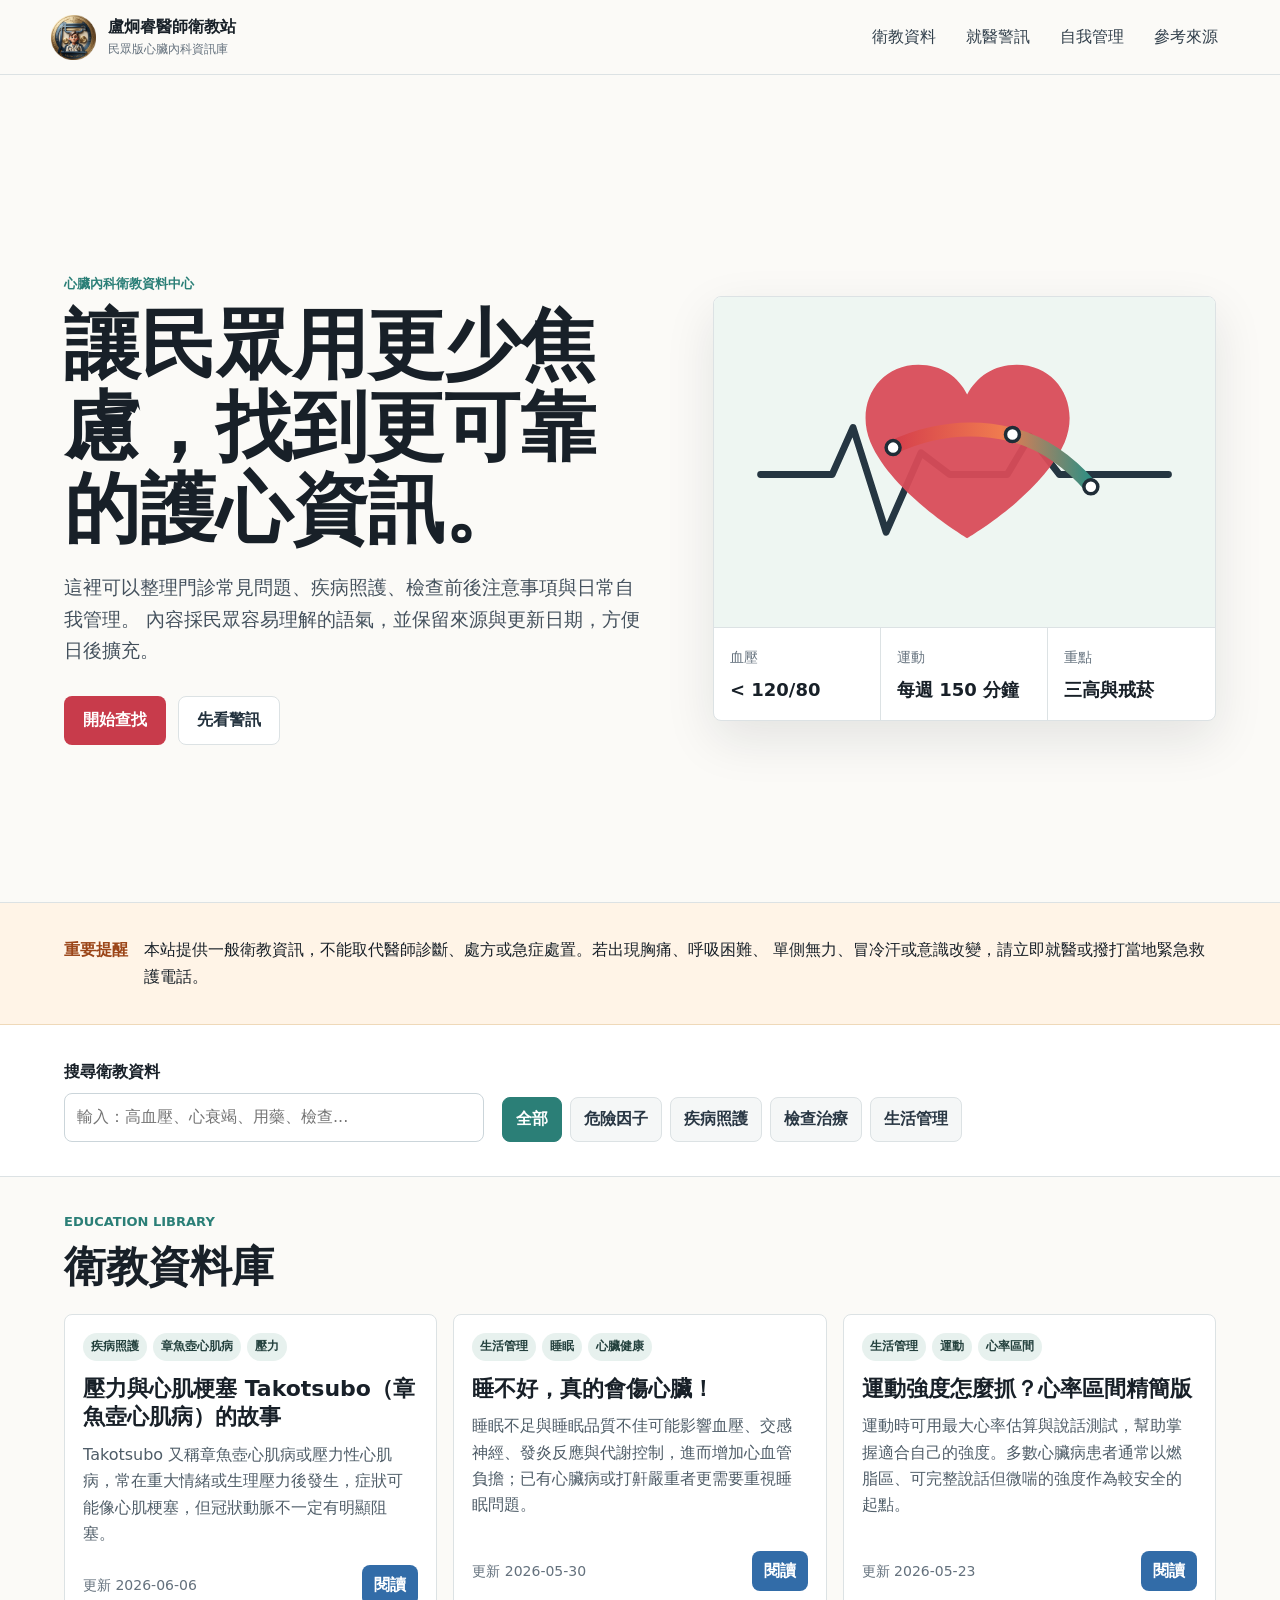
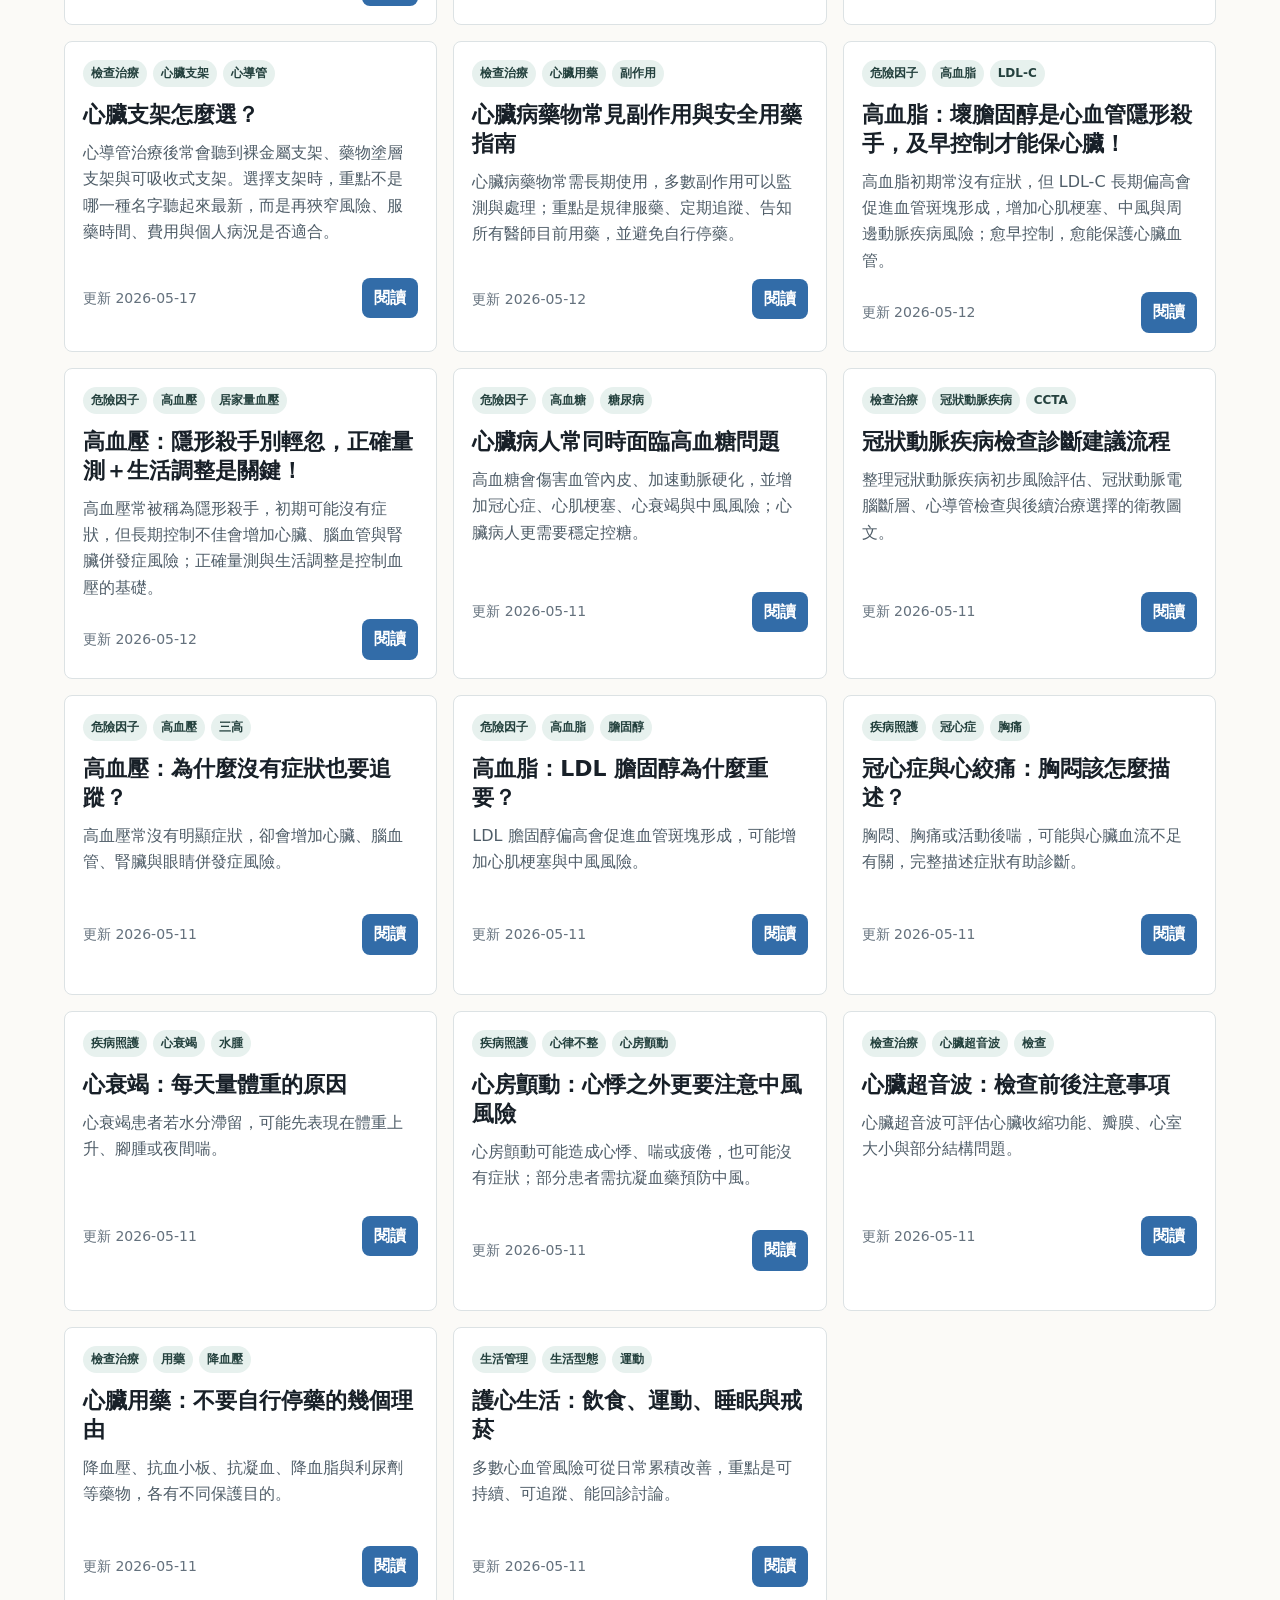
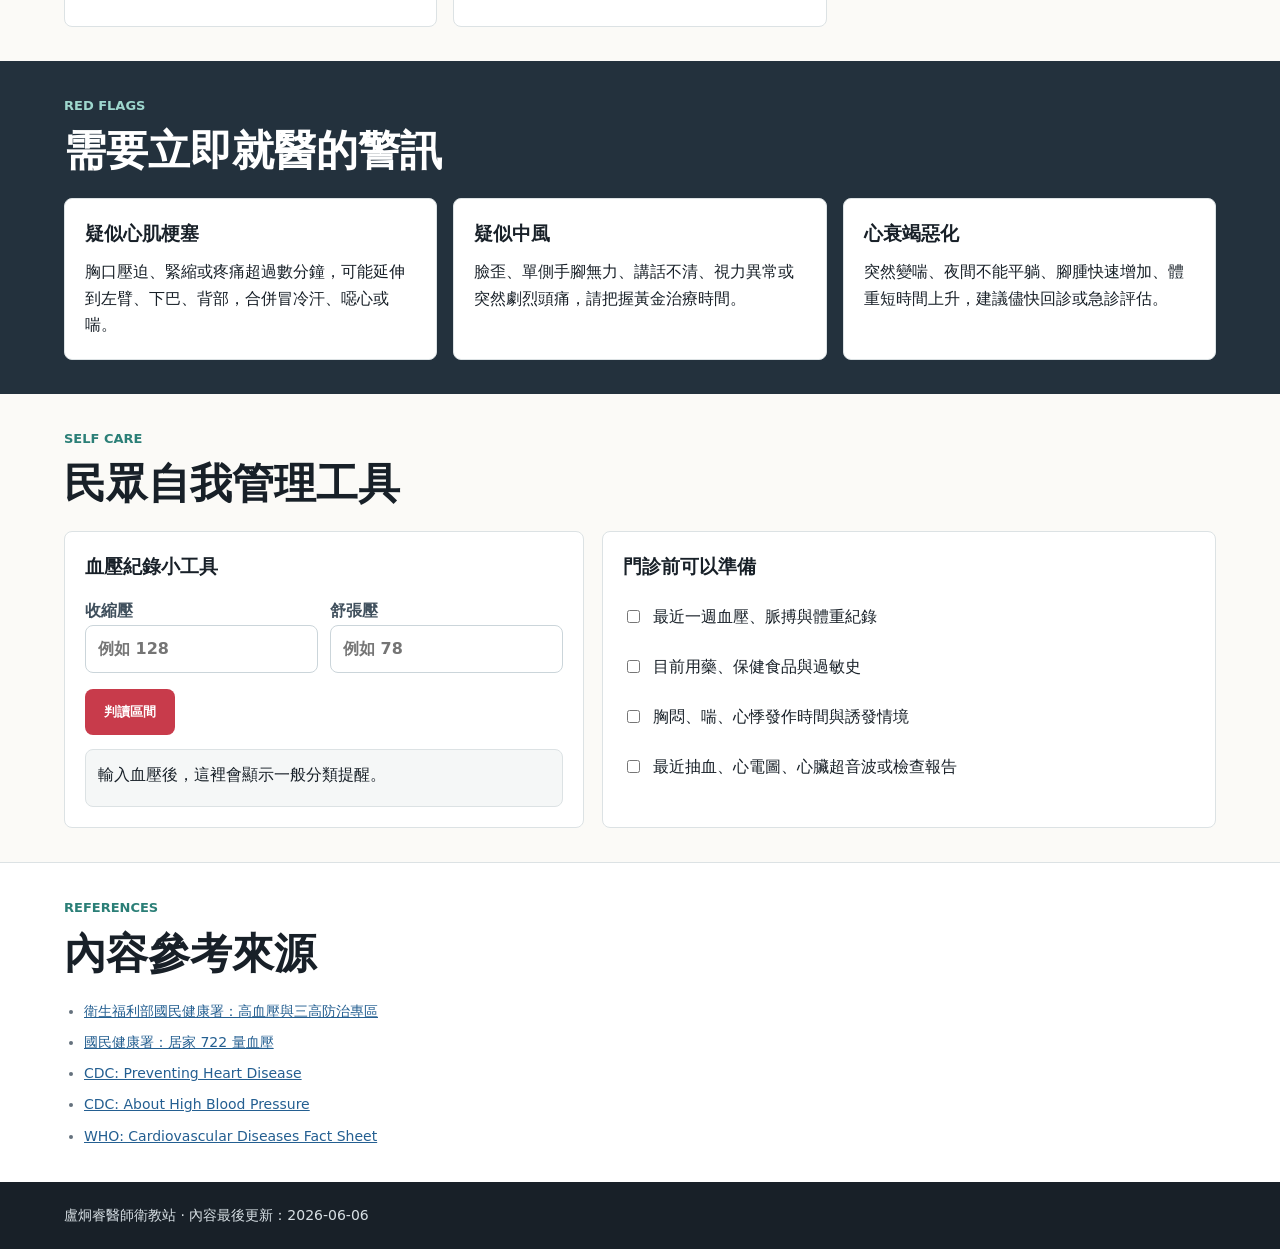
==== commit 0998da44: "Update site fallback date" ====
--- a/index.html
+++ b/index.html
@@ -189,7 +189,7 @@
     </dialog>
 
     <footer>
-      <p>盧炯睿醫師衛教站 · 內容最後更新：<span id="footerUpdatedDate">2026-05-17</span></p>
+      <p>盧炯睿醫師衛教站 · 內容最後更新：<span id="footerUpdatedDate">2026-06-14</span></p>
     </footer>
 
     <script src="app.js"></script>
--- a/styles.css
+++ b/styles.css
@@ -591,6 +591,26 @@
   font-size: 14px;
 }
 
+.article-links {
+  display: flex;
+  flex-wrap: wrap;
+  gap: 10px;
+  margin: 4px 0 22px;
+}
+
+.article-link {
+  display: inline-flex;
+  align-items: center;
+  justify-content: center;
+  min-height: 42px;
+  padding: 9px 14px;
+  color: #ffffff;
+  background: var(--teal);
+  border-radius: 8px;
+  font-weight: 800;
+  text-decoration: none;
+}
+
 footer {
   padding: 22px clamp(18px, 5vw, 72px);
   background: #182028;
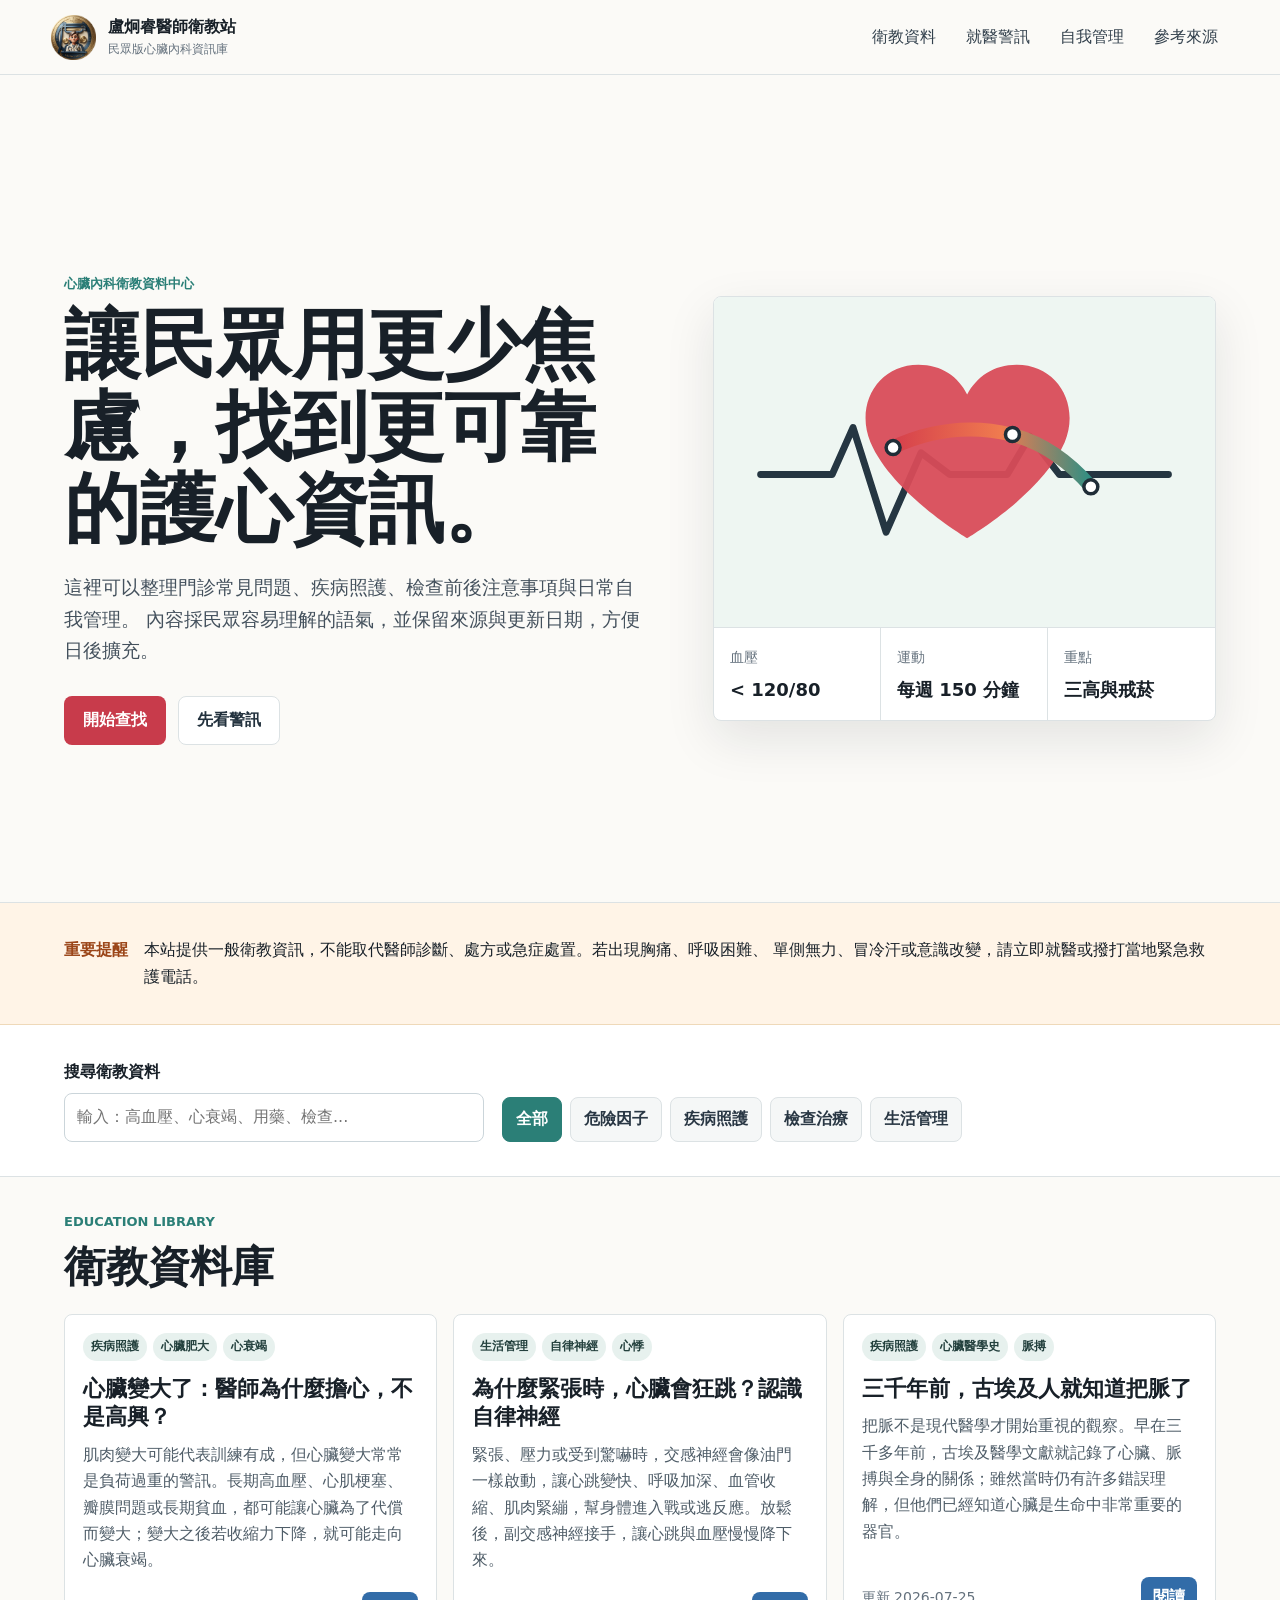
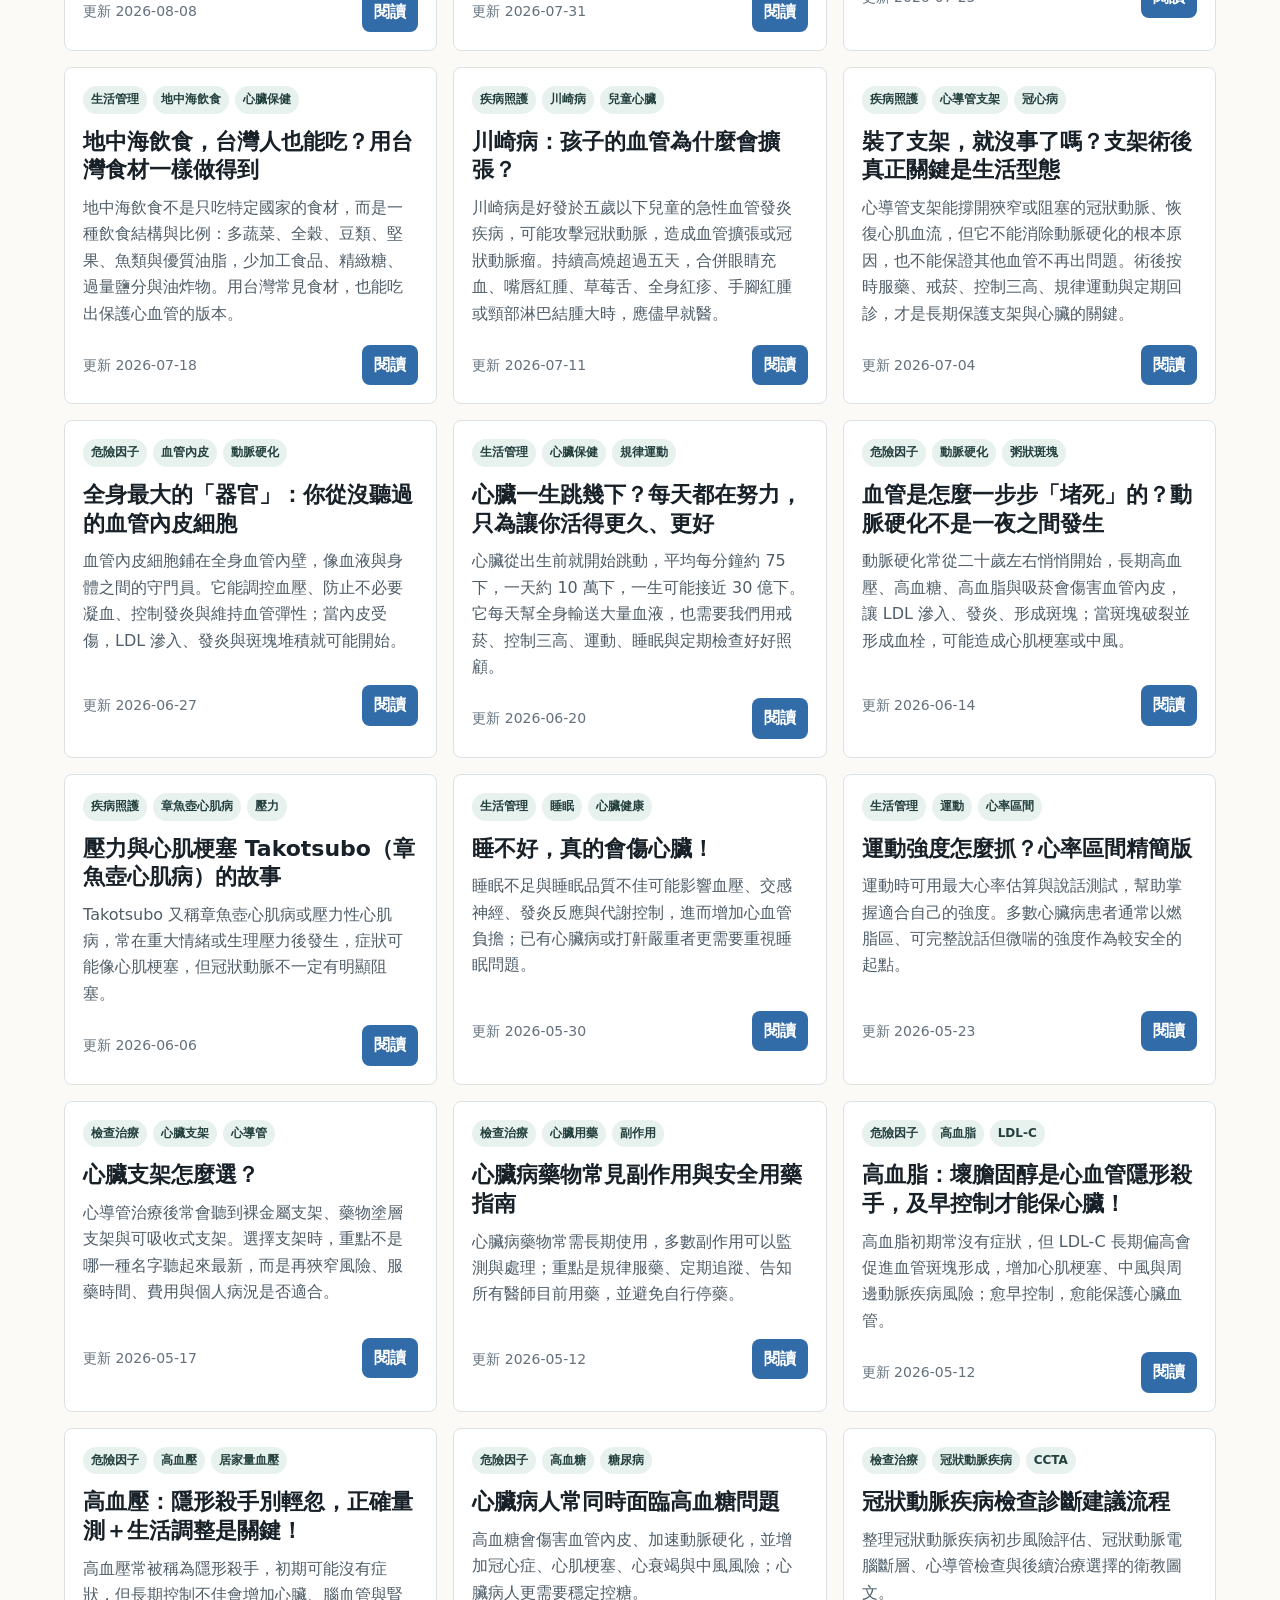
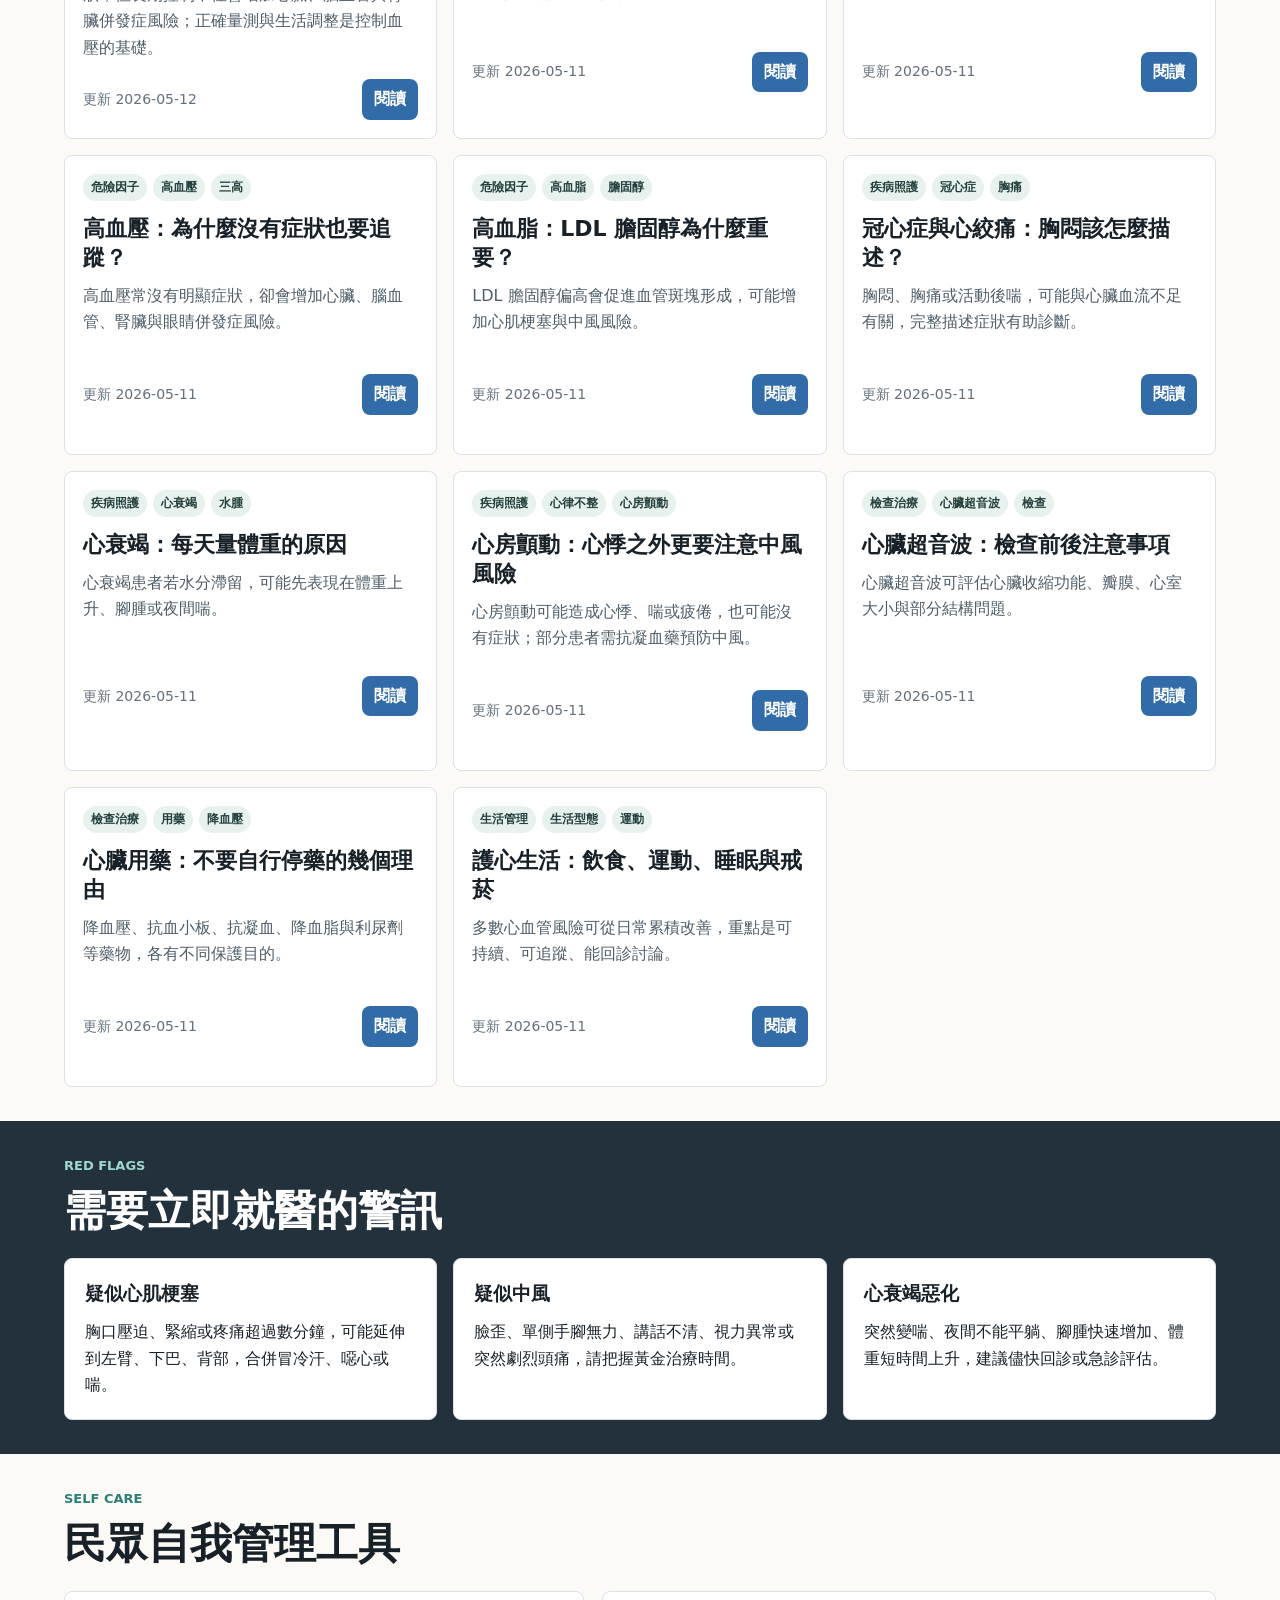
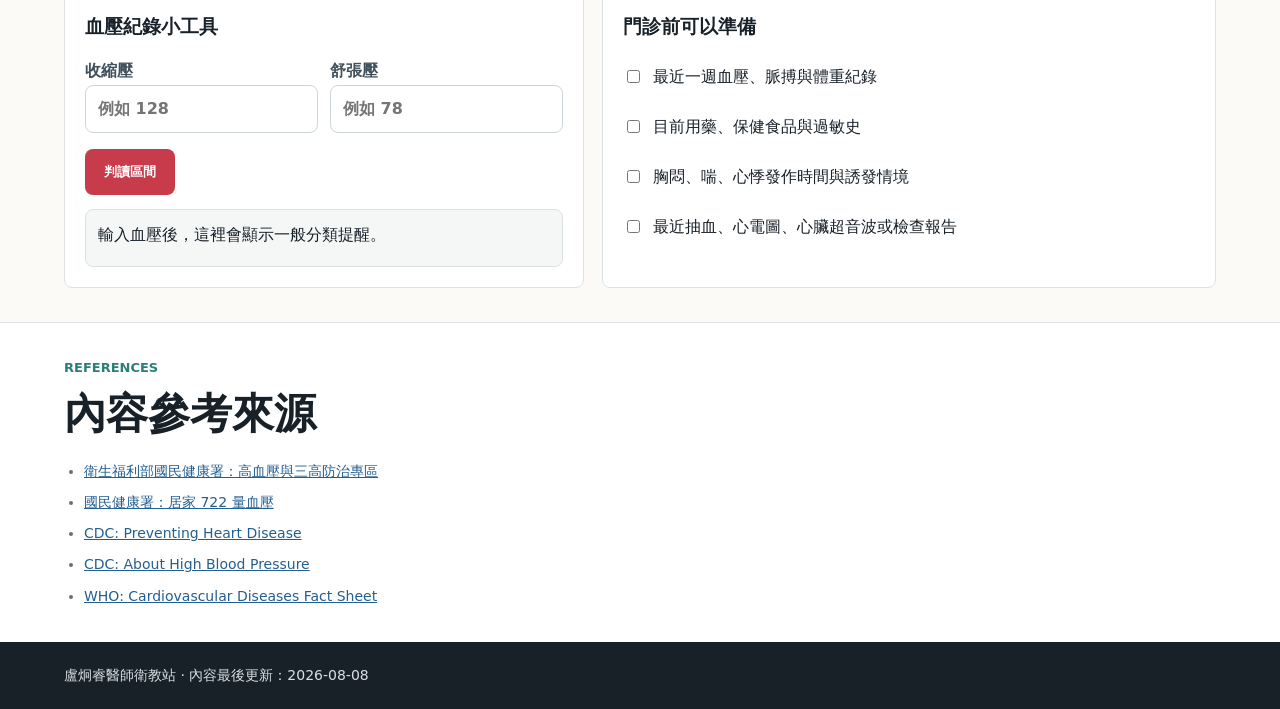
==== commit 7b9cd55b: "Add article pagination container" ====
--- a/index.html
+++ b/index.html
@@ -113,6 +113,7 @@
           <h2>衛教資料庫</h2>
         </div>
         <div id="articleGrid" class="article-grid" aria-live="polite"></div>
+        <nav id="pagination" class="pagination" aria-label="衛教文章分頁"></nav>
         <p id="emptyState" class="empty-state" hidden>找不到符合條件的資料。可以換個關鍵字，或新增一篇衛教文章。</p>
       </section>
 
